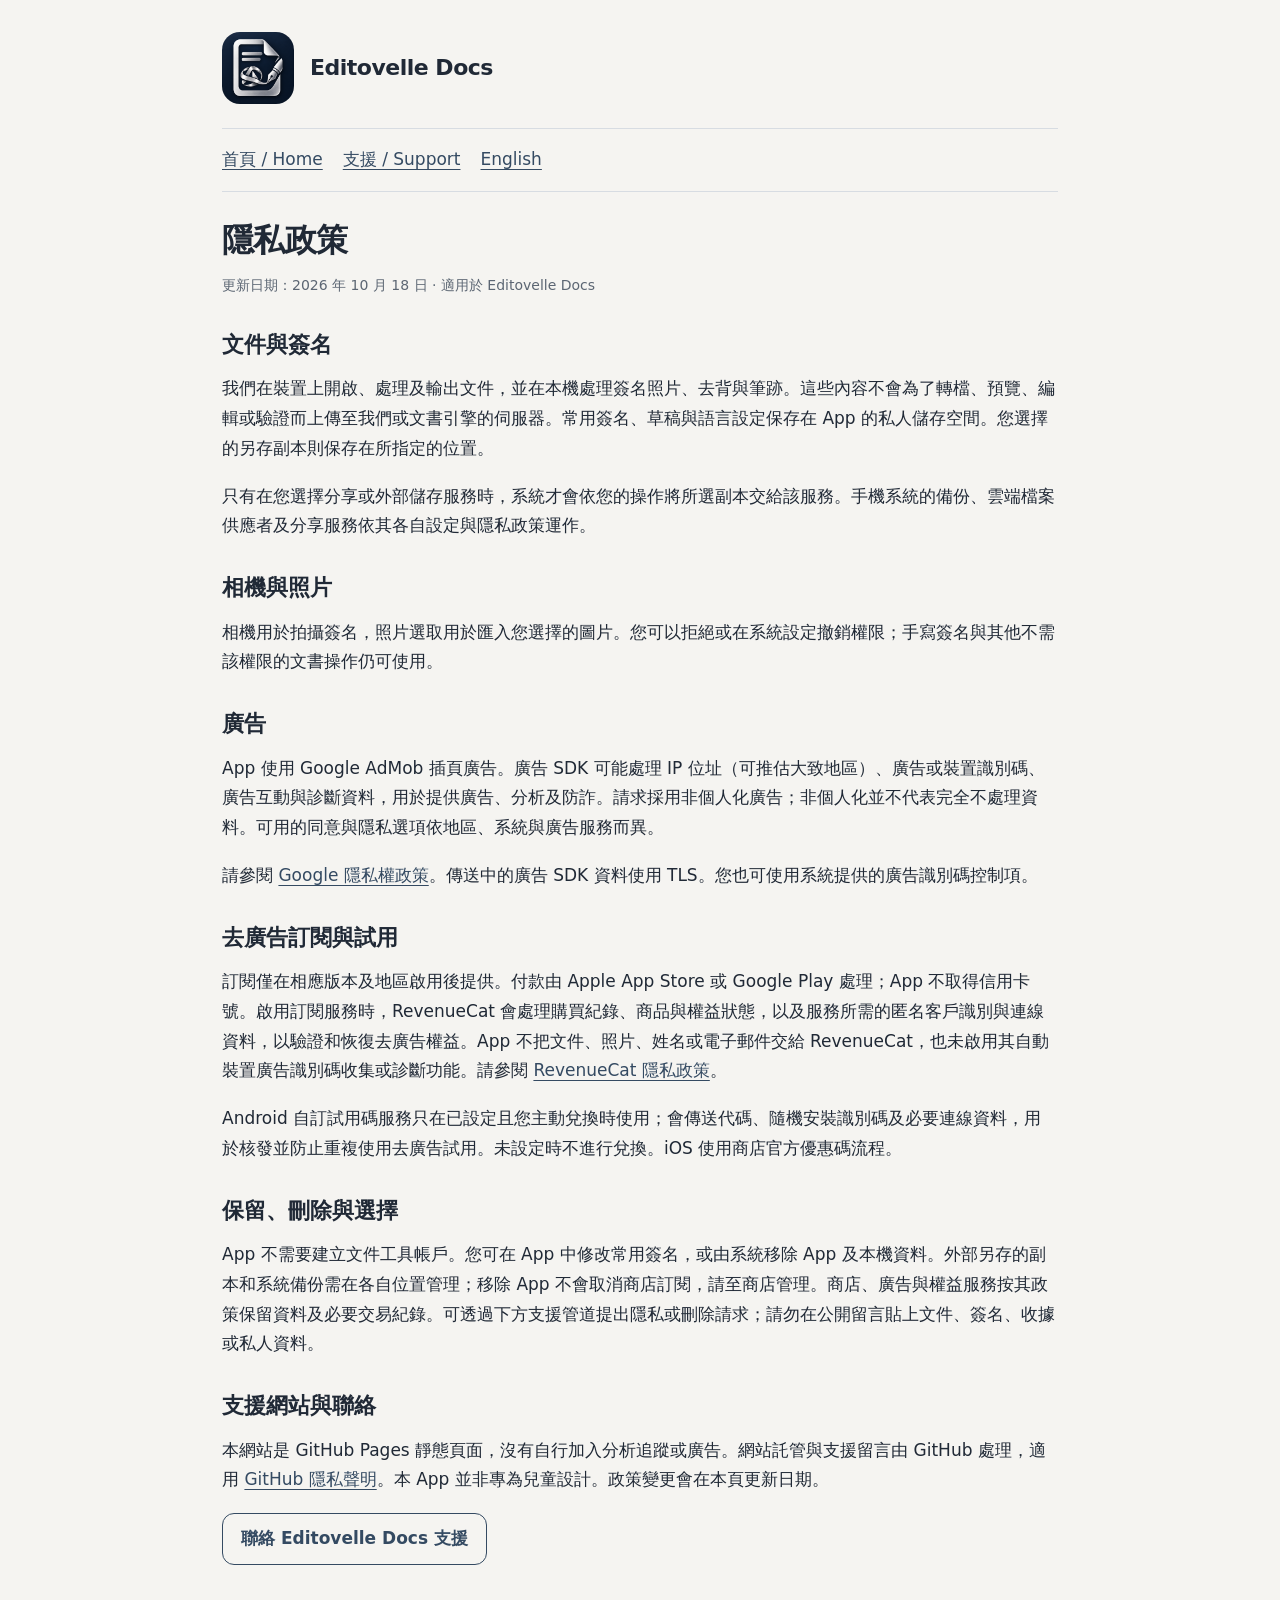
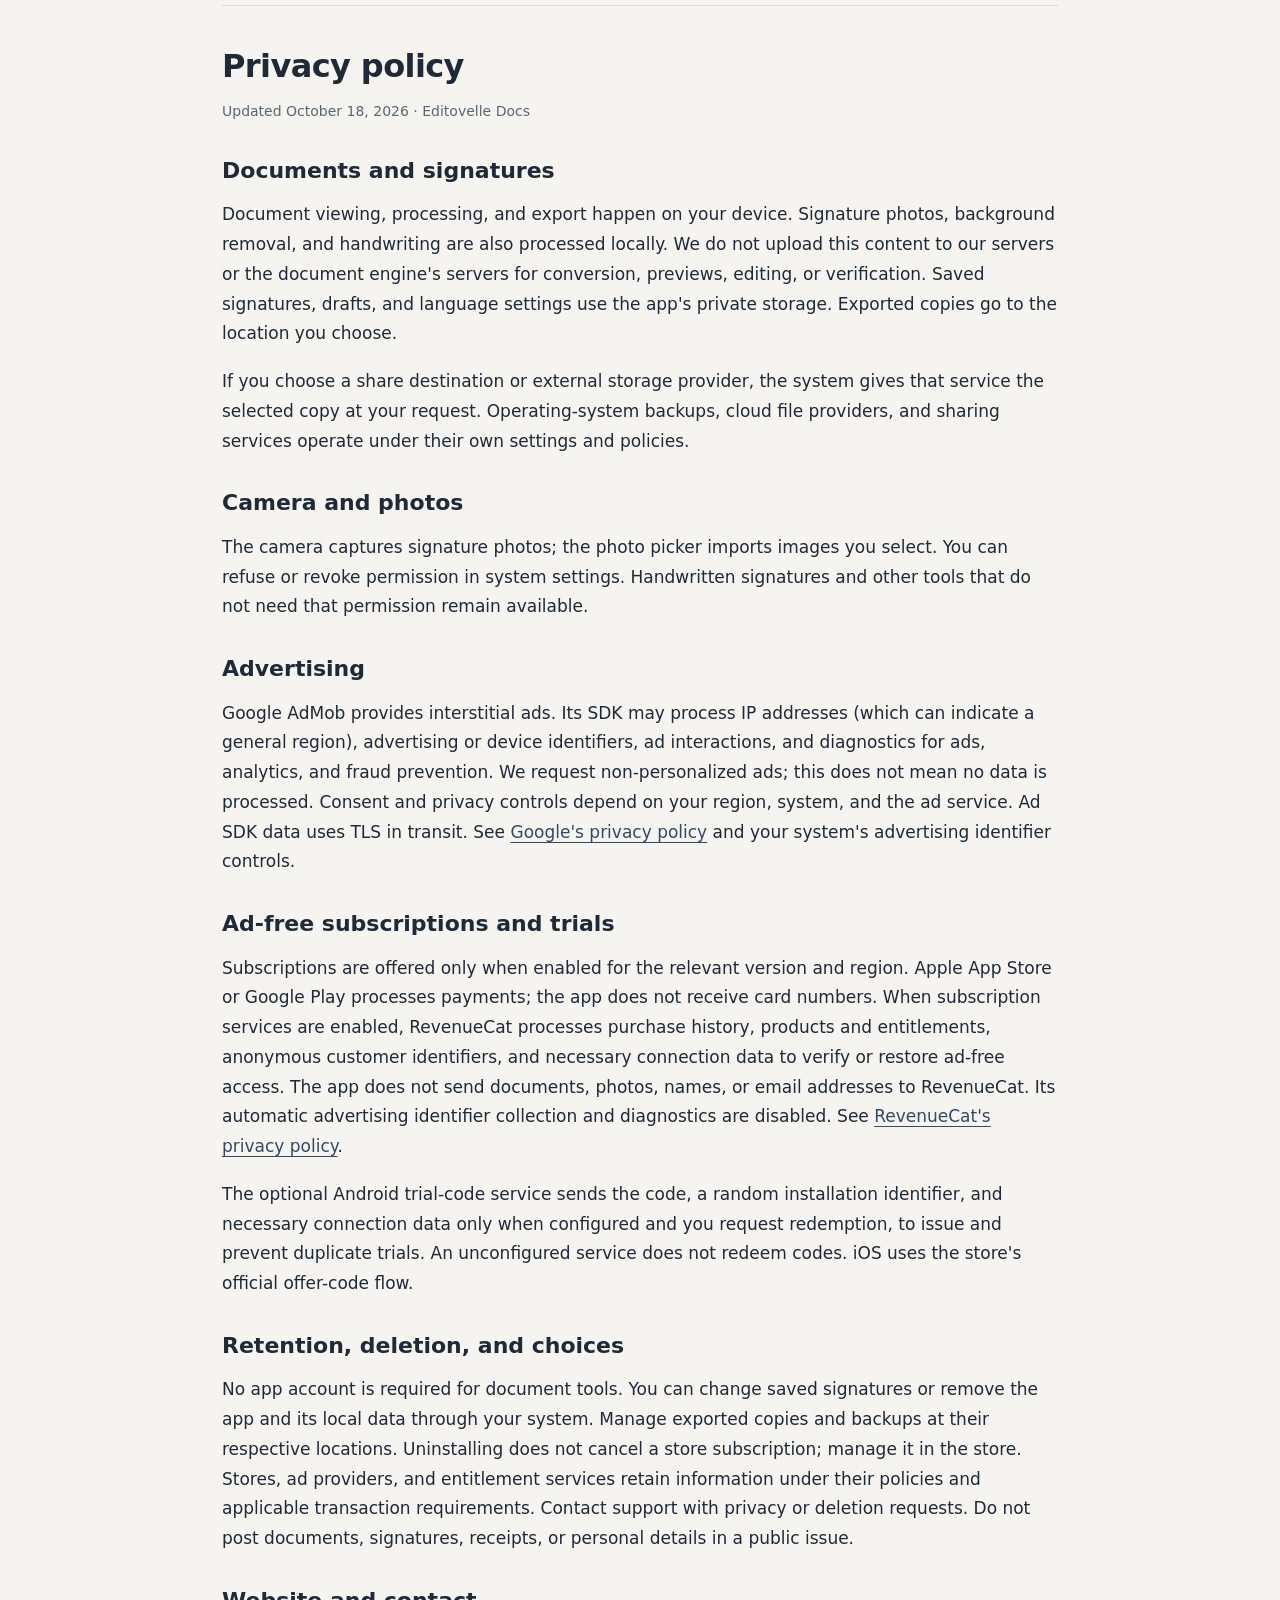
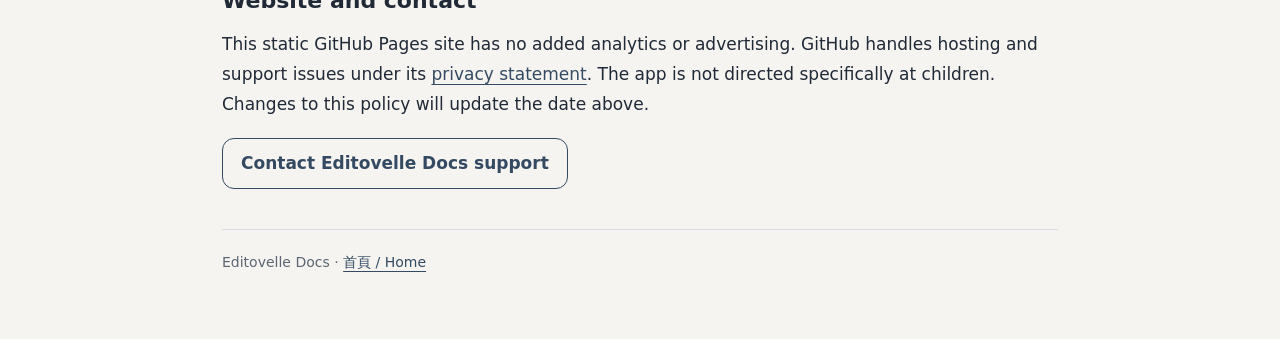
==== privacy.html @ 72e23c49 "Publish bilingual Editovelle Docs support and privacy pages" ====
<!doctype html>
<html lang="zh-Hant"><head><meta charset="utf-8"><meta name="viewport" content="width=device-width, initial-scale=1"><title>隱私政策 / Privacy · Editovelle Docs</title><link rel="stylesheet" href="style.css"><link rel="icon" href="icon.png"></head><body><main>
<header><img src="icon.png" alt=""><div>Editovelle Docs</div></header>
<nav aria-label="主要連結"><a href="index.html">首頁 / Home</a><a href="support.html">支援 / Support</a><a href="#english">English</a></nav>
<h1>隱私政策</h1><p class="muted">更新日期：2026 年 10 月 18 日 · 適用於 Editovelle Docs</p>
<h2>文件與簽名</h2><p>我們在裝置上開啟、處理及輸出文件，並在本機處理簽名照片、去背與筆跡。這些內容不會為了轉檔、預覽、編輯或驗證而上傳至我們或文書引擎的伺服器。常用簽名、草稿與語言設定保存在 App 的私人儲存空間。您選擇的另存副本則保存在所指定的位置。</p>
<p>只有在您選擇分享或外部儲存服務時，系統才會依您的操作將所選副本交給該服務。手機系統的備份、雲端檔案供應者及分享服務依其各自設定與隱私政策運作。</p>
<h2>相機與照片</h2><p>相機用於拍攝簽名，照片選取用於匯入您選擇的圖片。您可以拒絕或在系統設定撤銷權限；手寫簽名與其他不需該權限的文書操作仍可使用。</p>
<h2>廣告</h2><p>App 使用 Google AdMob 插頁廣告。廣告 SDK 可能處理 IP 位址（可推估大致地區）、廣告或裝置識別碼、廣告互動與診斷資料，用於提供廣告、分析及防詐。請求採用非個人化廣告；非個人化並不代表完全不處理資料。可用的同意與隱私選項依地區、系統與廣告服務而異。</p>
<p>請參閱 <a href="https://policies.google.com/privacy">Google 隱私權政策</a>。傳送中的廣告 SDK 資料使用 TLS。您也可使用系統提供的廣告識別碼控制項。</p>
<h2>去廣告訂閱與試用</h2><p>訂閱僅在相應版本及地區啟用後提供。付款由 Apple App Store 或 Google Play 處理；App 不取得信用卡號。啟用訂閱服務時，RevenueCat 會處理購買紀錄、商品與權益狀態，以及服務所需的匿名客戶識別與連線資料，以驗證和恢復去廣告權益。App 不把文件、照片、姓名或電子郵件交給 RevenueCat，也未啟用其自動裝置廣告識別碼收集或診斷功能。請參閱 <a href="https://www.revenuecat.com/privacy">RevenueCat 隱私政策</a>。</p>
<p>Android 自訂試用碼服務只在已設定且您主動兌換時使用；會傳送代碼、隨機安裝識別碼及必要連線資料，用於核發並防止重複使用去廣告試用。未設定時不進行兌換。iOS 使用商店官方優惠碼流程。</p>
<h2>保留、刪除與選擇</h2><p>App 不需要建立文件工具帳戶。您可在 App 中修改常用簽名，或由系統移除 App 及本機資料。外部另存的副本和系統備份需在各自位置管理；移除 App 不會取消商店訂閱，請至商店管理。商店、廣告與權益服務按其政策保留資料及必要交易紀錄。可透過下方支援管道提出隱私或刪除請求；請勿在公開留言貼上文件、簽名、收據或私人資料。</p>
<h2>支援網站與聯絡</h2><p>本網站是 GitHub Pages 靜態頁面，沒有自行加入分析追蹤或廣告。網站託管與支援留言由 GitHub 處理，適用 <a href="https://docs.github.com/en/site-policy/privacy-policies/github-general-privacy-statement">GitHub 隱私聲明</a>。本 App 並非專為兒童設計。政策變更會在本頁更新日期。</p><p><a class="button" href="support.html">聯絡 Editovelle Docs 支援</a></p>
<hr>
<section lang="en" id="english"><h1>Privacy policy</h1><p class="muted">Updated October 18, 2026 · Editovelle Docs</p>
<h2>Documents and signatures</h2><p>Document viewing, processing, and export happen on your device. Signature photos, background removal, and handwriting are also processed locally. We do not upload this content to our servers or the document engine's servers for conversion, previews, editing, or verification. Saved signatures, drafts, and language settings use the app's private storage. Exported copies go to the location you choose.</p><p>If you choose a share destination or external storage provider, the system gives that service the selected copy at your request. Operating-system backups, cloud file providers, and sharing services operate under their own settings and policies.</p>
<h2>Camera and photos</h2><p>The camera captures signature photos; the photo picker imports images you select. You can refuse or revoke permission in system settings. Handwritten signatures and other tools that do not need that permission remain available.</p>
<h2>Advertising</h2><p>Google AdMob provides interstitial ads. Its SDK may process IP addresses (which can indicate a general region), advertising or device identifiers, ad interactions, and diagnostics for ads, analytics, and fraud prevention. We request non-personalized ads; this does not mean no data is processed. Consent and privacy controls depend on your region, system, and the ad service. Ad SDK data uses TLS in transit. See <a href="https://policies.google.com/privacy">Google's privacy policy</a> and your system's advertising identifier controls.</p>
<h2>Ad-free subscriptions and trials</h2><p>Subscriptions are offered only when enabled for the relevant version and region. Apple App Store or Google Play processes payments; the app does not receive card numbers. When subscription services are enabled, RevenueCat processes purchase history, products and entitlements, anonymous customer identifiers, and necessary connection data to verify or restore ad-free access. The app does not send documents, photos, names, or email addresses to RevenueCat. Its automatic advertising identifier collection and diagnostics are disabled. See <a href="https://www.revenuecat.com/privacy">RevenueCat's privacy policy</a>.</p><p>The optional Android trial-code service sends the code, a random installation identifier, and necessary connection data only when configured and you request redemption, to issue and prevent duplicate trials. An unconfigured service does not redeem codes. iOS uses the store's official offer-code flow.</p>
<h2>Retention, deletion, and choices</h2><p>No app account is required for document tools. You can change saved signatures or remove the app and its local data through your system. Manage exported copies and backups at their respective locations. Uninstalling does not cancel a store subscription; manage it in the store. Stores, ad providers, and entitlement services retain information under their policies and applicable transaction requirements. Contact support with privacy or deletion requests. Do not post documents, signatures, receipts, or personal details in a public issue.</p>
<h2>Website and contact</h2><p>This static GitHub Pages site has no added analytics or advertising. GitHub handles hosting and support issues under its <a href="https://docs.github.com/en/site-policy/privacy-policies/github-general-privacy-statement">privacy statement</a>. The app is not directed specifically at children. Changes to this policy will update the date above.</p><p><a class="button" href="support.html#english">Contact Editovelle Docs support</a></p></section>
<footer>Editovelle Docs · <a href="index.html">首頁 / Home</a></footer></main></body></html>
---- style.css ----
:root{color-scheme:light;--ink:#202936;--muted:#5c6673;--line:#d7dce2;--paper:#f5f4f1;--card:#fff;--accent:#344a62}*{box-sizing:border-box}body{margin:0;background:var(--paper);color:var(--ink);font:17px/1.75 system-ui,-apple-system,BlinkMacSystemFont,"Segoe UI",sans-serif}main{max-width:880px;margin:auto;padding:32px 22px 64px}header{display:flex;align-items:center;gap:16px;margin-bottom:24px}header img{width:72px;height:72px;border-radius:18px}header div{font-size:22px;font-weight:650;letter-spacing:-.5px}nav{display:flex;gap:20px;flex-wrap:wrap;padding:16px 0;border-top:1px solid var(--line);border-bottom:1px solid var(--line)}a{color:var(--accent);text-underline-offset:4px}a:focus-visible{outline:3px solid #a5b9d0;outline-offset:4px}h1{font-size:32px;line-height:1.3;margin:28px 0 12px;letter-spacing:-.6px}h2{font-size:22px;margin:28px 0 8px}p{margin:10px 0 18px}.muted,footer{color:var(--muted);font-size:14px}.panel{background:var(--card);padding:22px 26px;border:1px solid var(--line);border-radius:18px;margin:24px 0}.button{display:inline-block;padding:10px 18px;border:1px solid var(--accent);border-radius:12px;text-decoration:none;font-weight:600}section[lang]{scroll-margin-top:20px}hr{border:0;border-top:1px solid var(--line);margin:40px 0}footer{margin-top:40px;padding-top:20px;border-top:1px solid var(--line)}@media(max-width:480px){main{padding:24px 18px 48px}.panel{padding:18px}h1{font-size:28px}header img{width:60px;height:60px}}
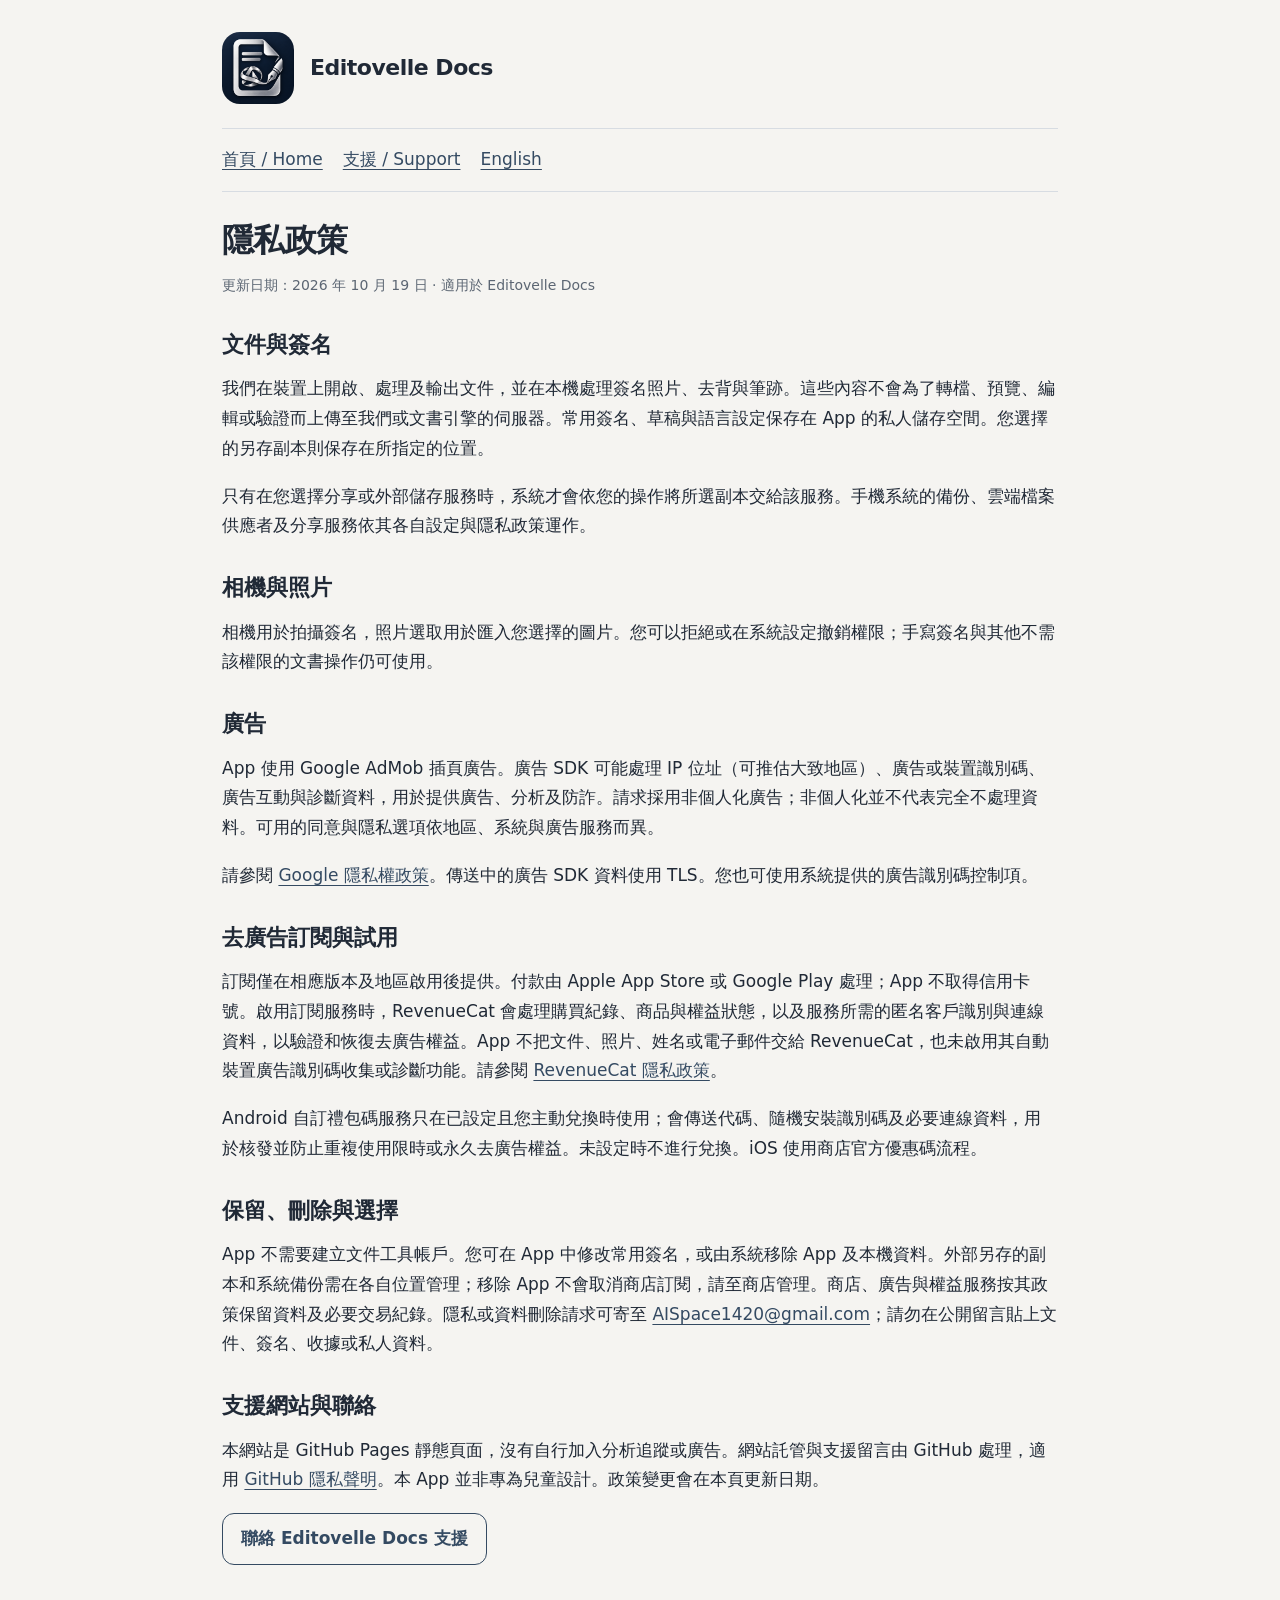
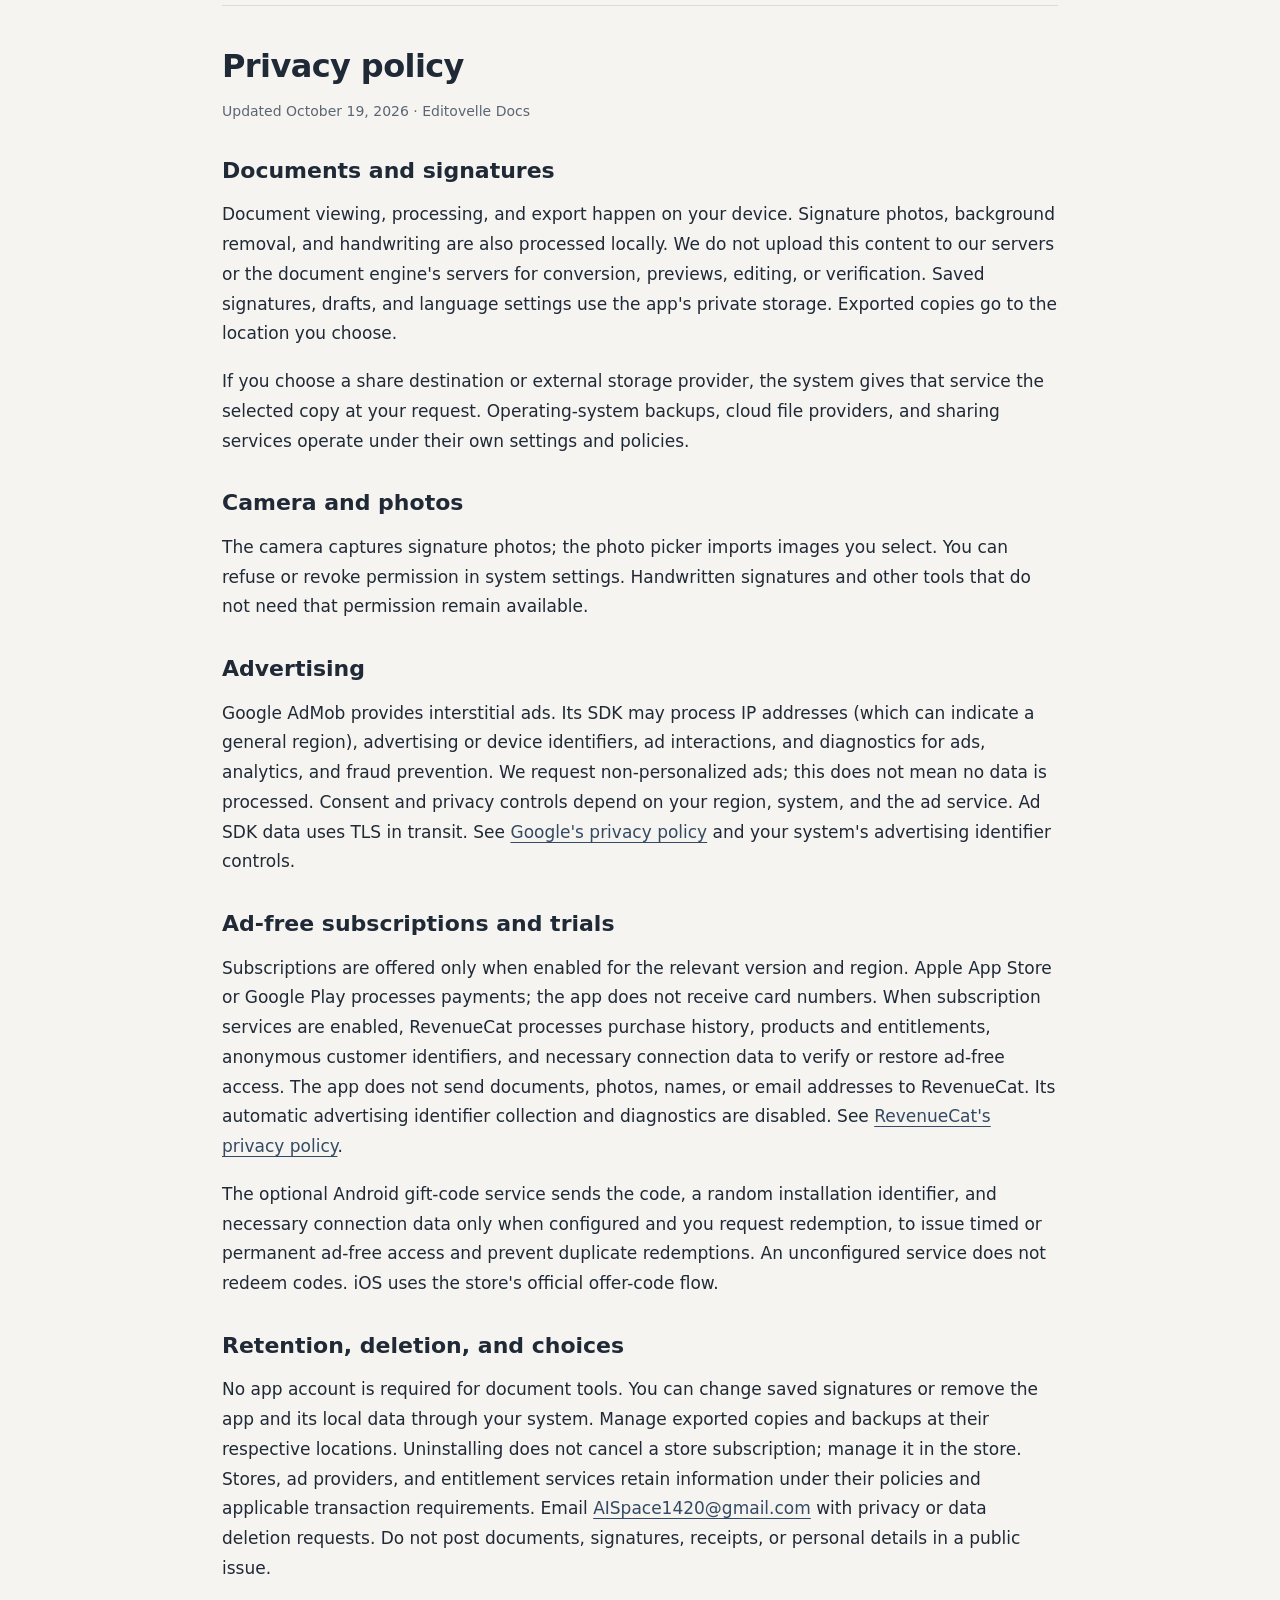
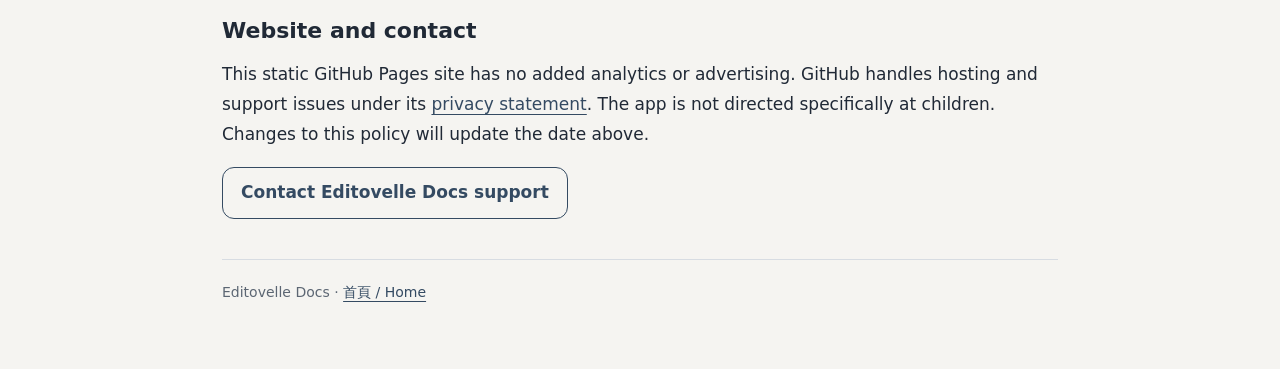
==== commit 5c22ddfa: "Publish approved support email and gift access privacy details" ====
--- a/privacy.html
+++ b/privacy.html
@@ -2,22 +2,22 @@
 <html lang="zh-Hant"><head><meta charset="utf-8"><meta name="viewport" content="width=device-width, initial-scale=1"><title>隱私政策 / Privacy · Editovelle Docs</title><link rel="stylesheet" href="style.css"><link rel="icon" href="icon.png"></head><body><main>
 <header><img src="icon.png" alt=""><div>Editovelle Docs</div></header>
 <nav aria-label="主要連結"><a href="index.html">首頁 / Home</a><a href="support.html">支援 / Support</a><a href="#english">English</a></nav>
-<h1>隱私政策</h1><p class="muted">更新日期：2026 年 10 月 18 日 · 適用於 Editovelle Docs</p>
+<h1>隱私政策</h1><p class="muted">更新日期：2026 年 10 月 19 日 · 適用於 Editovelle Docs</p>
 <h2>文件與簽名</h2><p>我們在裝置上開啟、處理及輸出文件，並在本機處理簽名照片、去背與筆跡。這些內容不會為了轉檔、預覽、編輯或驗證而上傳至我們或文書引擎的伺服器。常用簽名、草稿與語言設定保存在 App 的私人儲存空間。您選擇的另存副本則保存在所指定的位置。</p>
 <p>只有在您選擇分享或外部儲存服務時，系統才會依您的操作將所選副本交給該服務。手機系統的備份、雲端檔案供應者及分享服務依其各自設定與隱私政策運作。</p>
 <h2>相機與照片</h2><p>相機用於拍攝簽名，照片選取用於匯入您選擇的圖片。您可以拒絕或在系統設定撤銷權限；手寫簽名與其他不需該權限的文書操作仍可使用。</p>
 <h2>廣告</h2><p>App 使用 Google AdMob 插頁廣告。廣告 SDK 可能處理 IP 位址（可推估大致地區）、廣告或裝置識別碼、廣告互動與診斷資料，用於提供廣告、分析及防詐。請求採用非個人化廣告；非個人化並不代表完全不處理資料。可用的同意與隱私選項依地區、系統與廣告服務而異。</p>
 <p>請參閱 <a href="https://policies.google.com/privacy">Google 隱私權政策</a>。傳送中的廣告 SDK 資料使用 TLS。您也可使用系統提供的廣告識別碼控制項。</p>
 <h2>去廣告訂閱與試用</h2><p>訂閱僅在相應版本及地區啟用後提供。付款由 Apple App Store 或 Google Play 處理；App 不取得信用卡號。啟用訂閱服務時，RevenueCat 會處理購買紀錄、商品與權益狀態，以及服務所需的匿名客戶識別與連線資料，以驗證和恢復去廣告權益。App 不把文件、照片、姓名或電子郵件交給 RevenueCat，也未啟用其自動裝置廣告識別碼收集或診斷功能。請參閱 <a href="https://www.revenuecat.com/privacy">RevenueCat 隱私政策</a>。</p>
-<p>Android 自訂試用碼服務只在已設定且您主動兌換時使用；會傳送代碼、隨機安裝識別碼及必要連線資料，用於核發並防止重複使用去廣告試用。未設定時不進行兌換。iOS 使用商店官方優惠碼流程。</p>
-<h2>保留、刪除與選擇</h2><p>App 不需要建立文件工具帳戶。您可在 App 中修改常用簽名，或由系統移除 App 及本機資料。外部另存的副本和系統備份需在各自位置管理；移除 App 不會取消商店訂閱，請至商店管理。商店、廣告與權益服務按其政策保留資料及必要交易紀錄。可透過下方支援管道提出隱私或刪除請求；請勿在公開留言貼上文件、簽名、收據或私人資料。</p>
+<p>Android 自訂禮包碼服務只在已設定且您主動兌換時使用；會傳送代碼、隨機安裝識別碼及必要連線資料，用於核發並防止重複使用限時或永久去廣告權益。未設定時不進行兌換。iOS 使用商店官方優惠碼流程。</p>
+<h2>保留、刪除與選擇</h2><p>App 不需要建立文件工具帳戶。您可在 App 中修改常用簽名，或由系統移除 App 及本機資料。外部另存的副本和系統備份需在各自位置管理；移除 App 不會取消商店訂閱，請至商店管理。商店、廣告與權益服務按其政策保留資料及必要交易紀錄。隱私或資料刪除請求可寄至 <a href="mailto:AISpace1420@gmail.com">AISpace1420@gmail.com</a>；請勿在公開留言貼上文件、簽名、收據或私人資料。</p>
 <h2>支援網站與聯絡</h2><p>本網站是 GitHub Pages 靜態頁面，沒有自行加入分析追蹤或廣告。網站託管與支援留言由 GitHub 處理，適用 <a href="https://docs.github.com/en/site-policy/privacy-policies/github-general-privacy-statement">GitHub 隱私聲明</a>。本 App 並非專為兒童設計。政策變更會在本頁更新日期。</p><p><a class="button" href="support.html">聯絡 Editovelle Docs 支援</a></p>
 <hr>
-<section lang="en" id="english"><h1>Privacy policy</h1><p class="muted">Updated October 18, 2026 · Editovelle Docs</p>
+<section lang="en" id="english"><h1>Privacy policy</h1><p class="muted">Updated October 19, 2026 · Editovelle Docs</p>
 <h2>Documents and signatures</h2><p>Document viewing, processing, and export happen on your device. Signature photos, background removal, and handwriting are also processed locally. We do not upload this content to our servers or the document engine's servers for conversion, previews, editing, or verification. Saved signatures, drafts, and language settings use the app's private storage. Exported copies go to the location you choose.</p><p>If you choose a share destination or external storage provider, the system gives that service the selected copy at your request. Operating-system backups, cloud file providers, and sharing services operate under their own settings and policies.</p>
 <h2>Camera and photos</h2><p>The camera captures signature photos; the photo picker imports images you select. You can refuse or revoke permission in system settings. Handwritten signatures and other tools that do not need that permission remain available.</p>
 <h2>Advertising</h2><p>Google AdMob provides interstitial ads. Its SDK may process IP addresses (which can indicate a general region), advertising or device identifiers, ad interactions, and diagnostics for ads, analytics, and fraud prevention. We request non-personalized ads; this does not mean no data is processed. Consent and privacy controls depend on your region, system, and the ad service. Ad SDK data uses TLS in transit. See <a href="https://policies.google.com/privacy">Google's privacy policy</a> and your system's advertising identifier controls.</p>
-<h2>Ad-free subscriptions and trials</h2><p>Subscriptions are offered only when enabled for the relevant version and region. Apple App Store or Google Play processes payments; the app does not receive card numbers. When subscription services are enabled, RevenueCat processes purchase history, products and entitlements, anonymous customer identifiers, and necessary connection data to verify or restore ad-free access. The app does not send documents, photos, names, or email addresses to RevenueCat. Its automatic advertising identifier collection and diagnostics are disabled. See <a href="https://www.revenuecat.com/privacy">RevenueCat's privacy policy</a>.</p><p>The optional Android trial-code service sends the code, a random installation identifier, and necessary connection data only when configured and you request redemption, to issue and prevent duplicate trials. An unconfigured service does not redeem codes. iOS uses the store's official offer-code flow.</p>
-<h2>Retention, deletion, and choices</h2><p>No app account is required for document tools. You can change saved signatures or remove the app and its local data through your system. Manage exported copies and backups at their respective locations. Uninstalling does not cancel a store subscription; manage it in the store. Stores, ad providers, and entitlement services retain information under their policies and applicable transaction requirements. Contact support with privacy or deletion requests. Do not post documents, signatures, receipts, or personal details in a public issue.</p>
+<h2>Ad-free subscriptions and trials</h2><p>Subscriptions are offered only when enabled for the relevant version and region. Apple App Store or Google Play processes payments; the app does not receive card numbers. When subscription services are enabled, RevenueCat processes purchase history, products and entitlements, anonymous customer identifiers, and necessary connection data to verify or restore ad-free access. The app does not send documents, photos, names, or email addresses to RevenueCat. Its automatic advertising identifier collection and diagnostics are disabled. See <a href="https://www.revenuecat.com/privacy">RevenueCat's privacy policy</a>.</p><p>The optional Android gift-code service sends the code, a random installation identifier, and necessary connection data only when configured and you request redemption, to issue timed or permanent ad-free access and prevent duplicate redemptions. An unconfigured service does not redeem codes. iOS uses the store's official offer-code flow.</p>
+<h2>Retention, deletion, and choices</h2><p>No app account is required for document tools. You can change saved signatures or remove the app and its local data through your system. Manage exported copies and backups at their respective locations. Uninstalling does not cancel a store subscription; manage it in the store. Stores, ad providers, and entitlement services retain information under their policies and applicable transaction requirements. Email <a href="mailto:AISpace1420@gmail.com">AISpace1420@gmail.com</a> with privacy or data deletion requests. Do not post documents, signatures, receipts, or personal details in a public issue.</p>
 <h2>Website and contact</h2><p>This static GitHub Pages site has no added analytics or advertising. GitHub handles hosting and support issues under its <a href="https://docs.github.com/en/site-policy/privacy-policies/github-general-privacy-statement">privacy statement</a>. The app is not directed specifically at children. Changes to this policy will update the date above.</p><p><a class="button" href="support.html#english">Contact Editovelle Docs support</a></p></section>
 <footer>Editovelle Docs · <a href="index.html">首頁 / Home</a></footer></main></body></html>
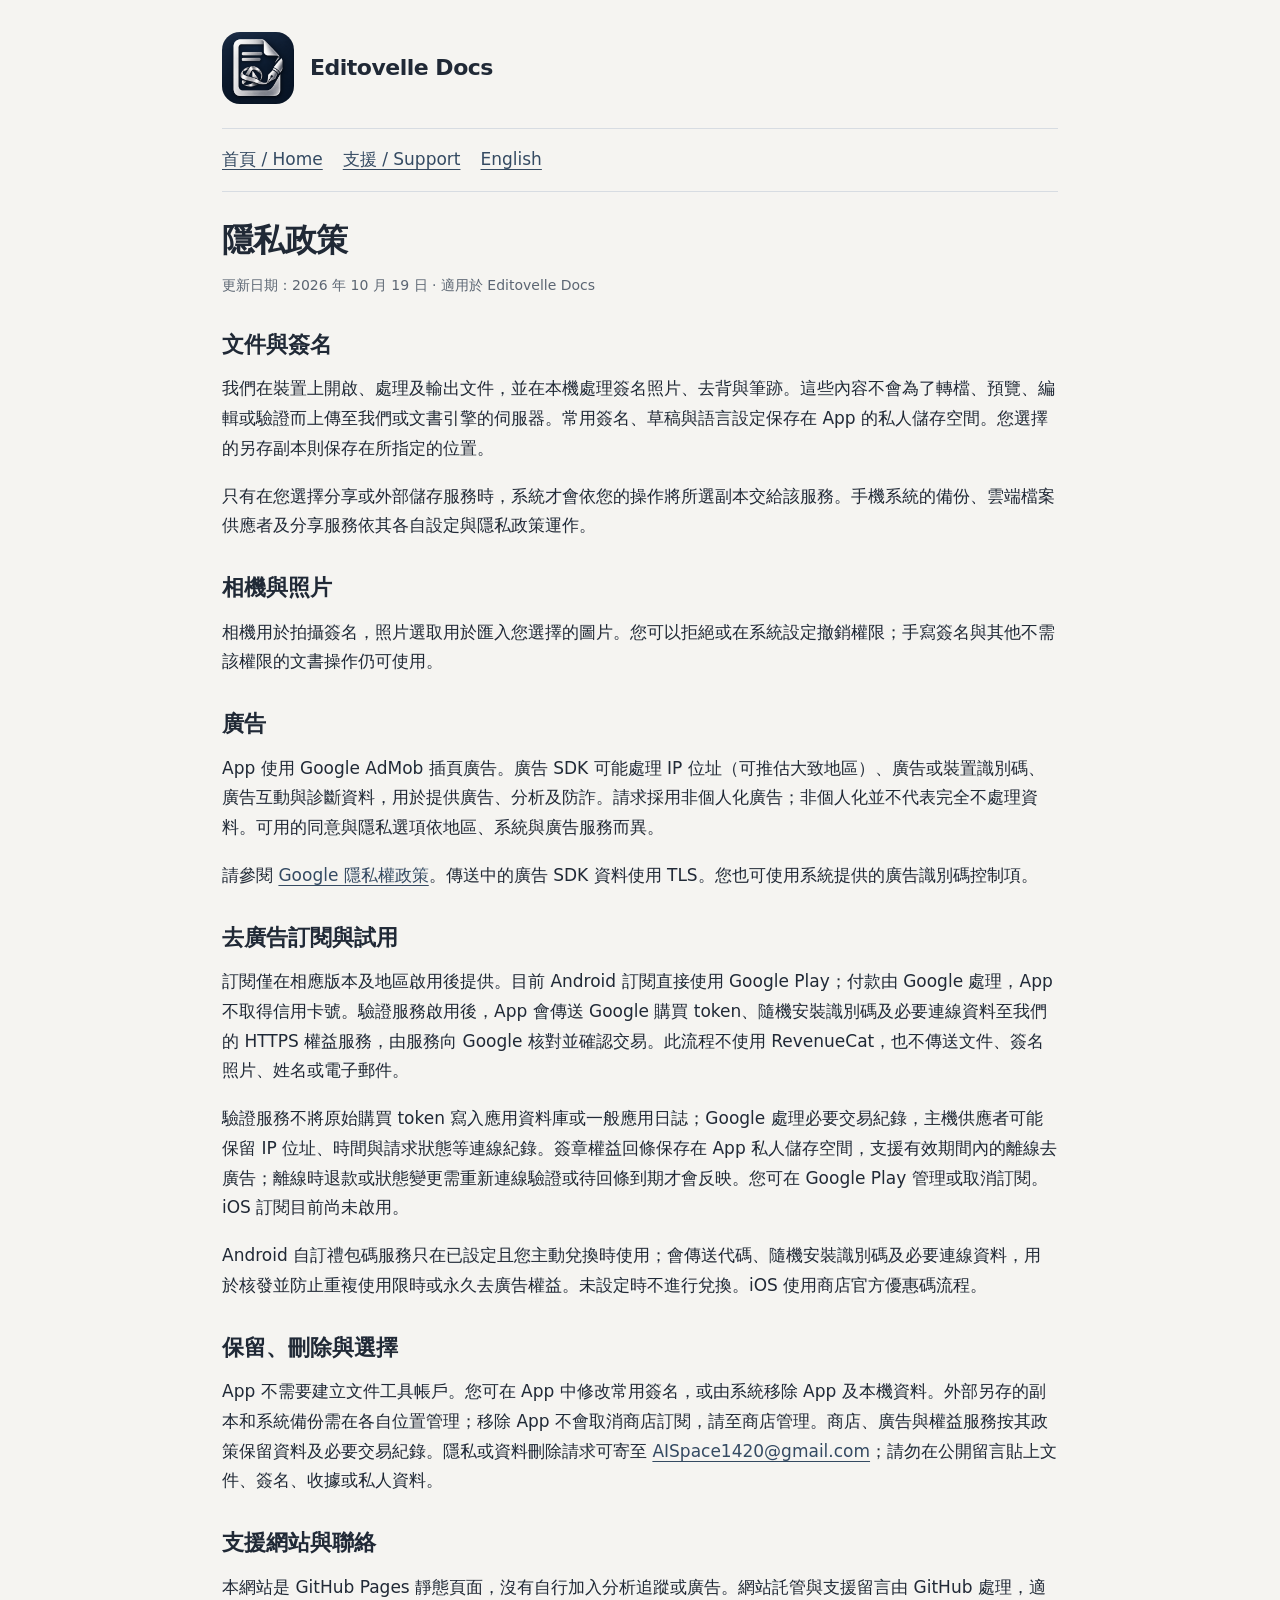
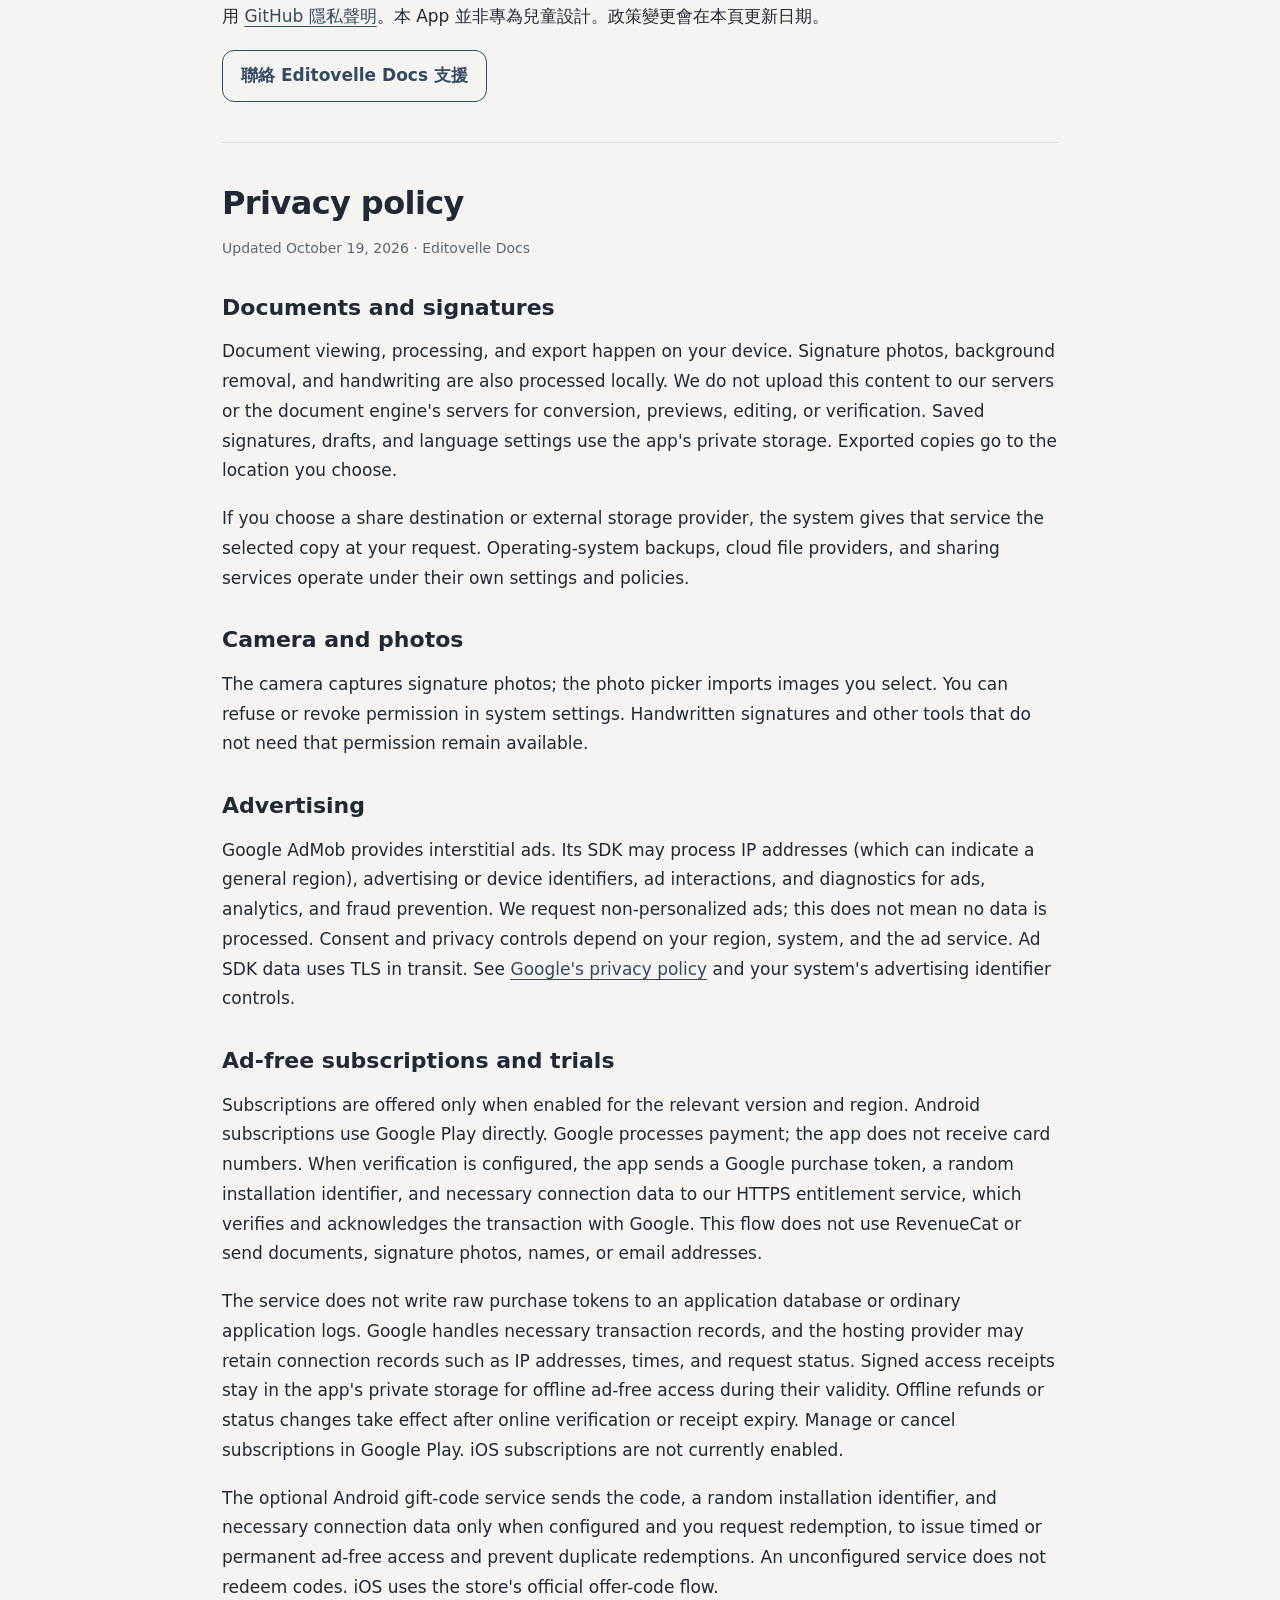
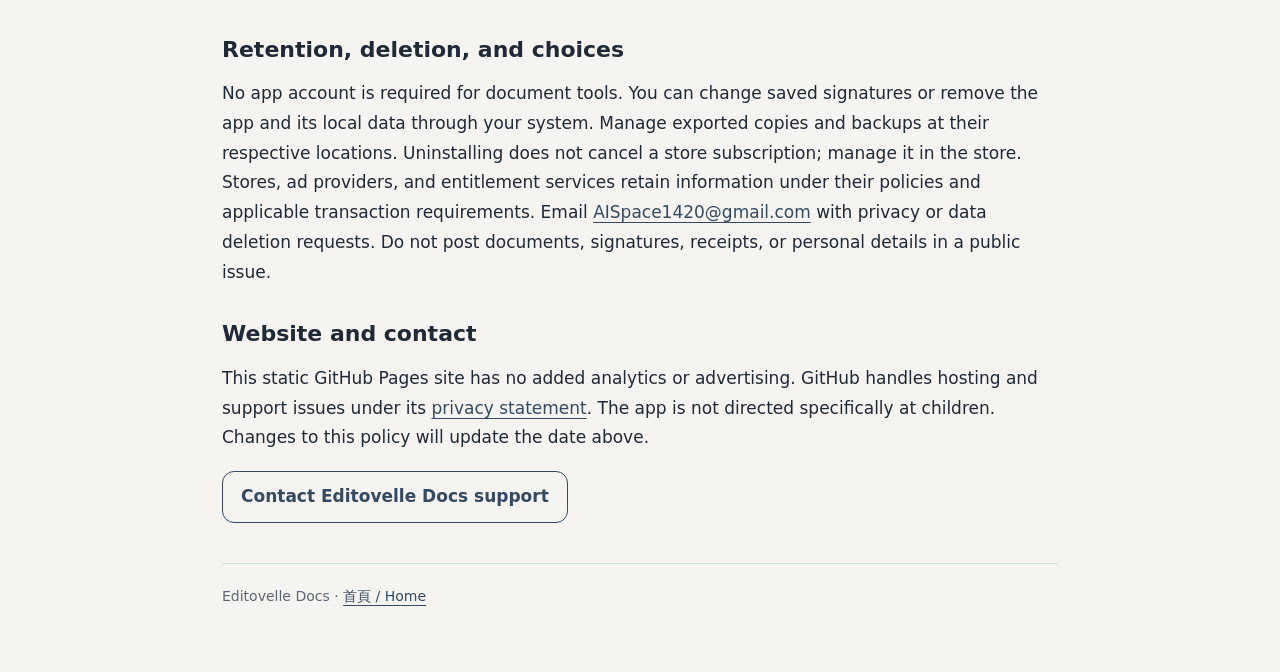
==== commit 6dd60d51: "Document direct Google Play subscription verification" ====
--- a/privacy.html
+++ b/privacy.html
@@ -8,7 +8,7 @@
 <h2>相機與照片</h2><p>相機用於拍攝簽名，照片選取用於匯入您選擇的圖片。您可以拒絕或在系統設定撤銷權限；手寫簽名與其他不需該權限的文書操作仍可使用。</p>
 <h2>廣告</h2><p>App 使用 Google AdMob 插頁廣告。廣告 SDK 可能處理 IP 位址（可推估大致地區）、廣告或裝置識別碼、廣告互動與診斷資料，用於提供廣告、分析及防詐。請求採用非個人化廣告；非個人化並不代表完全不處理資料。可用的同意與隱私選項依地區、系統與廣告服務而異。</p>
 <p>請參閱 <a href="https://policies.google.com/privacy">Google 隱私權政策</a>。傳送中的廣告 SDK 資料使用 TLS。您也可使用系統提供的廣告識別碼控制項。</p>
-<h2>去廣告訂閱與試用</h2><p>訂閱僅在相應版本及地區啟用後提供。付款由 Apple App Store 或 Google Play 處理；App 不取得信用卡號。啟用訂閱服務時，RevenueCat 會處理購買紀錄、商品與權益狀態，以及服務所需的匿名客戶識別與連線資料，以驗證和恢復去廣告權益。App 不把文件、照片、姓名或電子郵件交給 RevenueCat，也未啟用其自動裝置廣告識別碼收集或診斷功能。請參閱 <a href="https://www.revenuecat.com/privacy">RevenueCat 隱私政策</a>。</p>
+<h2>去廣告訂閱與試用</h2><p>訂閱僅在相應版本及地區啟用後提供。目前 Android 訂閱直接使用 Google Play；付款由 Google 處理，App 不取得信用卡號。驗證服務啟用後，App 會傳送 Google 購買 token、隨機安裝識別碼及必要連線資料至我們的 HTTPS 權益服務，由服務向 Google 核對並確認交易。此流程不使用 RevenueCat，也不傳送文件、簽名照片、姓名或電子郵件。</p><p>驗證服務不將原始購買 token 寫入應用資料庫或一般應用日誌；Google 處理必要交易紀錄，主機供應者可能保留 IP 位址、時間與請求狀態等連線紀錄。簽章權益回條保存在 App 私人儲存空間，支援有效期間內的離線去廣告；離線時退款或狀態變更需重新連線驗證或待回條到期才會反映。您可在 Google Play 管理或取消訂閱。iOS 訂閱目前尚未啟用。</p>
 <p>Android 自訂禮包碼服務只在已設定且您主動兌換時使用；會傳送代碼、隨機安裝識別碼及必要連線資料，用於核發並防止重複使用限時或永久去廣告權益。未設定時不進行兌換。iOS 使用商店官方優惠碼流程。</p>
 <h2>保留、刪除與選擇</h2><p>App 不需要建立文件工具帳戶。您可在 App 中修改常用簽名，或由系統移除 App 及本機資料。外部另存的副本和系統備份需在各自位置管理；移除 App 不會取消商店訂閱，請至商店管理。商店、廣告與權益服務按其政策保留資料及必要交易紀錄。隱私或資料刪除請求可寄至 <a href="mailto:AISpace1420@gmail.com">AISpace1420@gmail.com</a>；請勿在公開留言貼上文件、簽名、收據或私人資料。</p>
 <h2>支援網站與聯絡</h2><p>本網站是 GitHub Pages 靜態頁面，沒有自行加入分析追蹤或廣告。網站託管與支援留言由 GitHub 處理，適用 <a href="https://docs.github.com/en/site-policy/privacy-policies/github-general-privacy-statement">GitHub 隱私聲明</a>。本 App 並非專為兒童設計。政策變更會在本頁更新日期。</p><p><a class="button" href="support.html">聯絡 Editovelle Docs 支援</a></p>
@@ -17,7 +17,7 @@
 <h2>Documents and signatures</h2><p>Document viewing, processing, and export happen on your device. Signature photos, background removal, and handwriting are also processed locally. We do not upload this content to our servers or the document engine's servers for conversion, previews, editing, or verification. Saved signatures, drafts, and language settings use the app's private storage. Exported copies go to the location you choose.</p><p>If you choose a share destination or external storage provider, the system gives that service the selected copy at your request. Operating-system backups, cloud file providers, and sharing services operate under their own settings and policies.</p>
 <h2>Camera and photos</h2><p>The camera captures signature photos; the photo picker imports images you select. You can refuse or revoke permission in system settings. Handwritten signatures and other tools that do not need that permission remain available.</p>
 <h2>Advertising</h2><p>Google AdMob provides interstitial ads. Its SDK may process IP addresses (which can indicate a general region), advertising or device identifiers, ad interactions, and diagnostics for ads, analytics, and fraud prevention. We request non-personalized ads; this does not mean no data is processed. Consent and privacy controls depend on your region, system, and the ad service. Ad SDK data uses TLS in transit. See <a href="https://policies.google.com/privacy">Google's privacy policy</a> and your system's advertising identifier controls.</p>
-<h2>Ad-free subscriptions and trials</h2><p>Subscriptions are offered only when enabled for the relevant version and region. Apple App Store or Google Play processes payments; the app does not receive card numbers. When subscription services are enabled, RevenueCat processes purchase history, products and entitlements, anonymous customer identifiers, and necessary connection data to verify or restore ad-free access. The app does not send documents, photos, names, or email addresses to RevenueCat. Its automatic advertising identifier collection and diagnostics are disabled. See <a href="https://www.revenuecat.com/privacy">RevenueCat's privacy policy</a>.</p><p>The optional Android gift-code service sends the code, a random installation identifier, and necessary connection data only when configured and you request redemption, to issue timed or permanent ad-free access and prevent duplicate redemptions. An unconfigured service does not redeem codes. iOS uses the store's official offer-code flow.</p>
+<h2>Ad-free subscriptions and trials</h2><p>Subscriptions are offered only when enabled for the relevant version and region. Android subscriptions use Google Play directly. Google processes payment; the app does not receive card numbers. When verification is configured, the app sends a Google purchase token, a random installation identifier, and necessary connection data to our HTTPS entitlement service, which verifies and acknowledges the transaction with Google. This flow does not use RevenueCat or send documents, signature photos, names, or email addresses.</p><p>The service does not write raw purchase tokens to an application database or ordinary application logs. Google handles necessary transaction records, and the hosting provider may retain connection records such as IP addresses, times, and request status. Signed access receipts stay in the app's private storage for offline ad-free access during their validity. Offline refunds or status changes take effect after online verification or receipt expiry. Manage or cancel subscriptions in Google Play. iOS subscriptions are not currently enabled.</p><p>The optional Android gift-code service sends the code, a random installation identifier, and necessary connection data only when configured and you request redemption, to issue timed or permanent ad-free access and prevent duplicate redemptions. An unconfigured service does not redeem codes. iOS uses the store's official offer-code flow.</p>
 <h2>Retention, deletion, and choices</h2><p>No app account is required for document tools. You can change saved signatures or remove the app and its local data through your system. Manage exported copies and backups at their respective locations. Uninstalling does not cancel a store subscription; manage it in the store. Stores, ad providers, and entitlement services retain information under their policies and applicable transaction requirements. Email <a href="mailto:AISpace1420@gmail.com">AISpace1420@gmail.com</a> with privacy or data deletion requests. Do not post documents, signatures, receipts, or personal details in a public issue.</p>
 <h2>Website and contact</h2><p>This static GitHub Pages site has no added analytics or advertising. GitHub handles hosting and support issues under its <a href="https://docs.github.com/en/site-policy/privacy-policies/github-general-privacy-statement">privacy statement</a>. The app is not directed specifically at children. Changes to this policy will update the date above.</p><p><a class="button" href="support.html#english">Contact Editovelle Docs support</a></p></section>
 <footer>Editovelle Docs · <a href="index.html">首頁 / Home</a></footer></main></body></html>
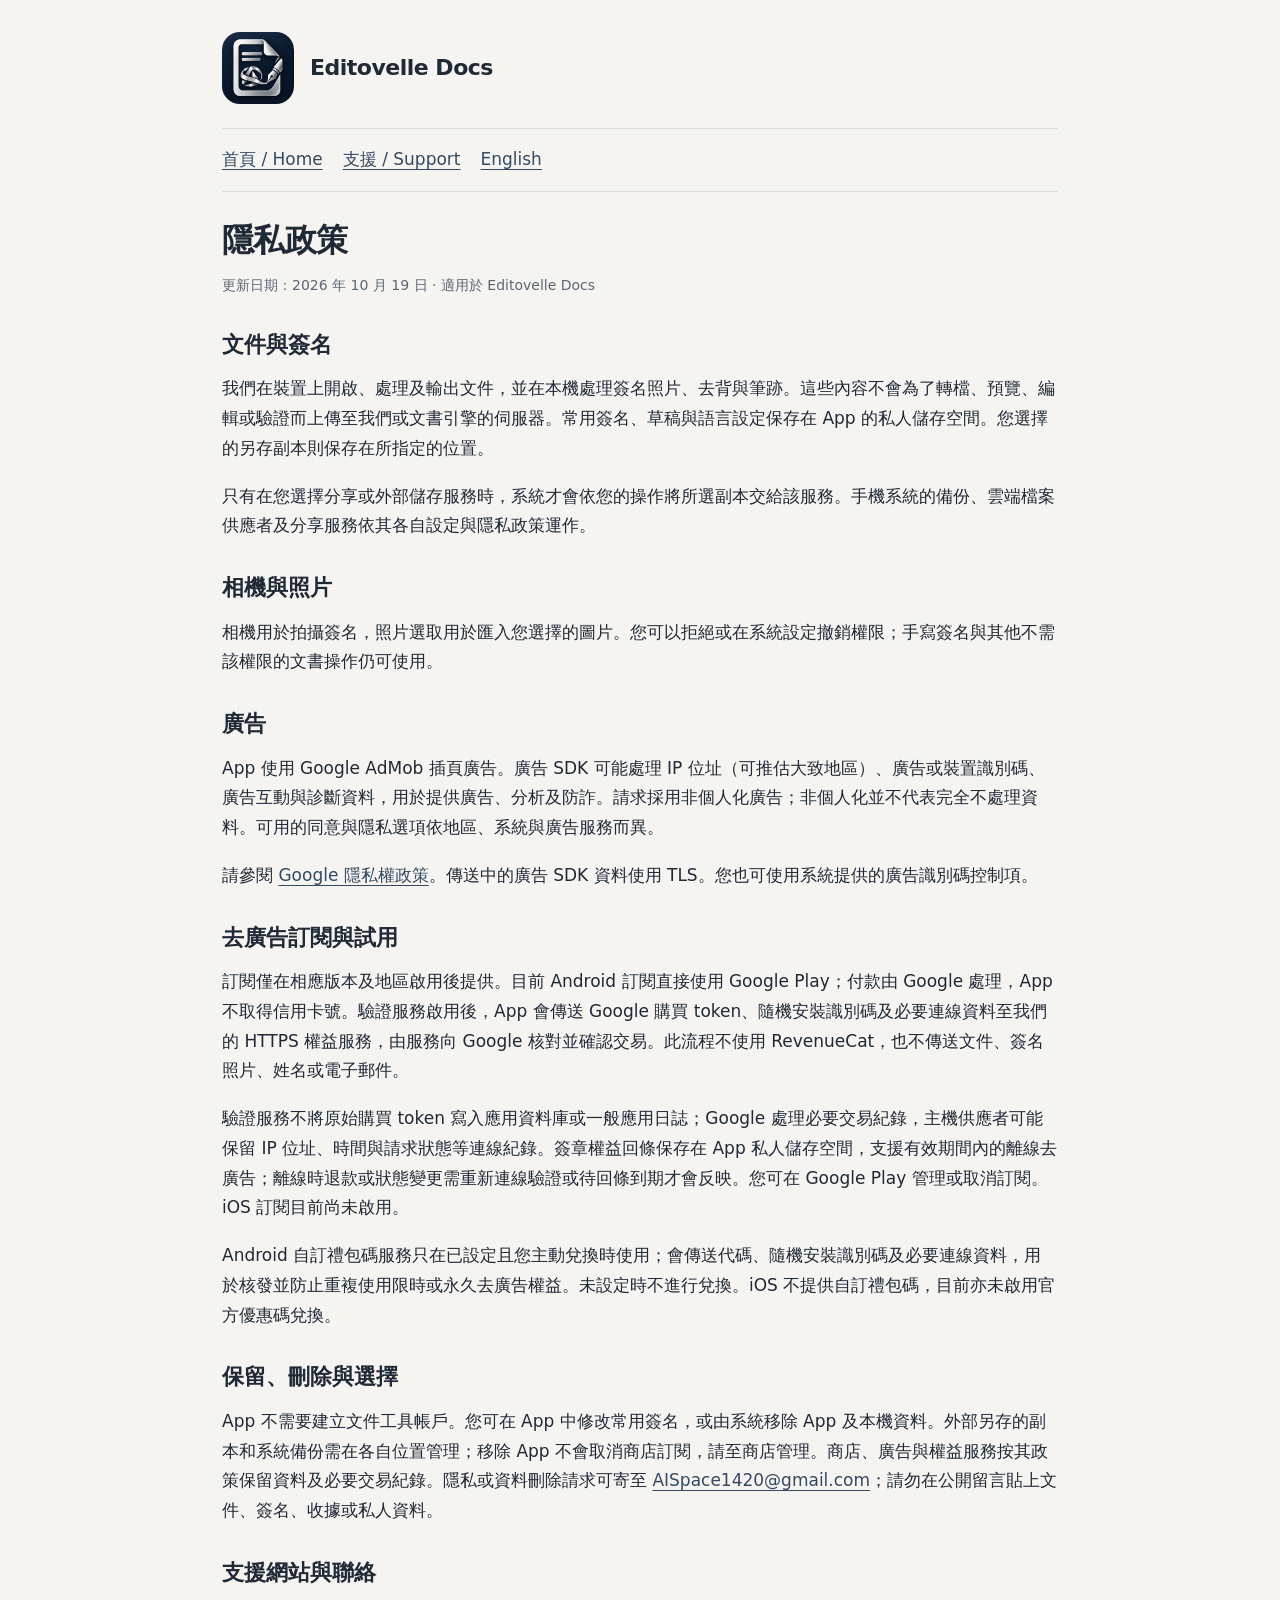
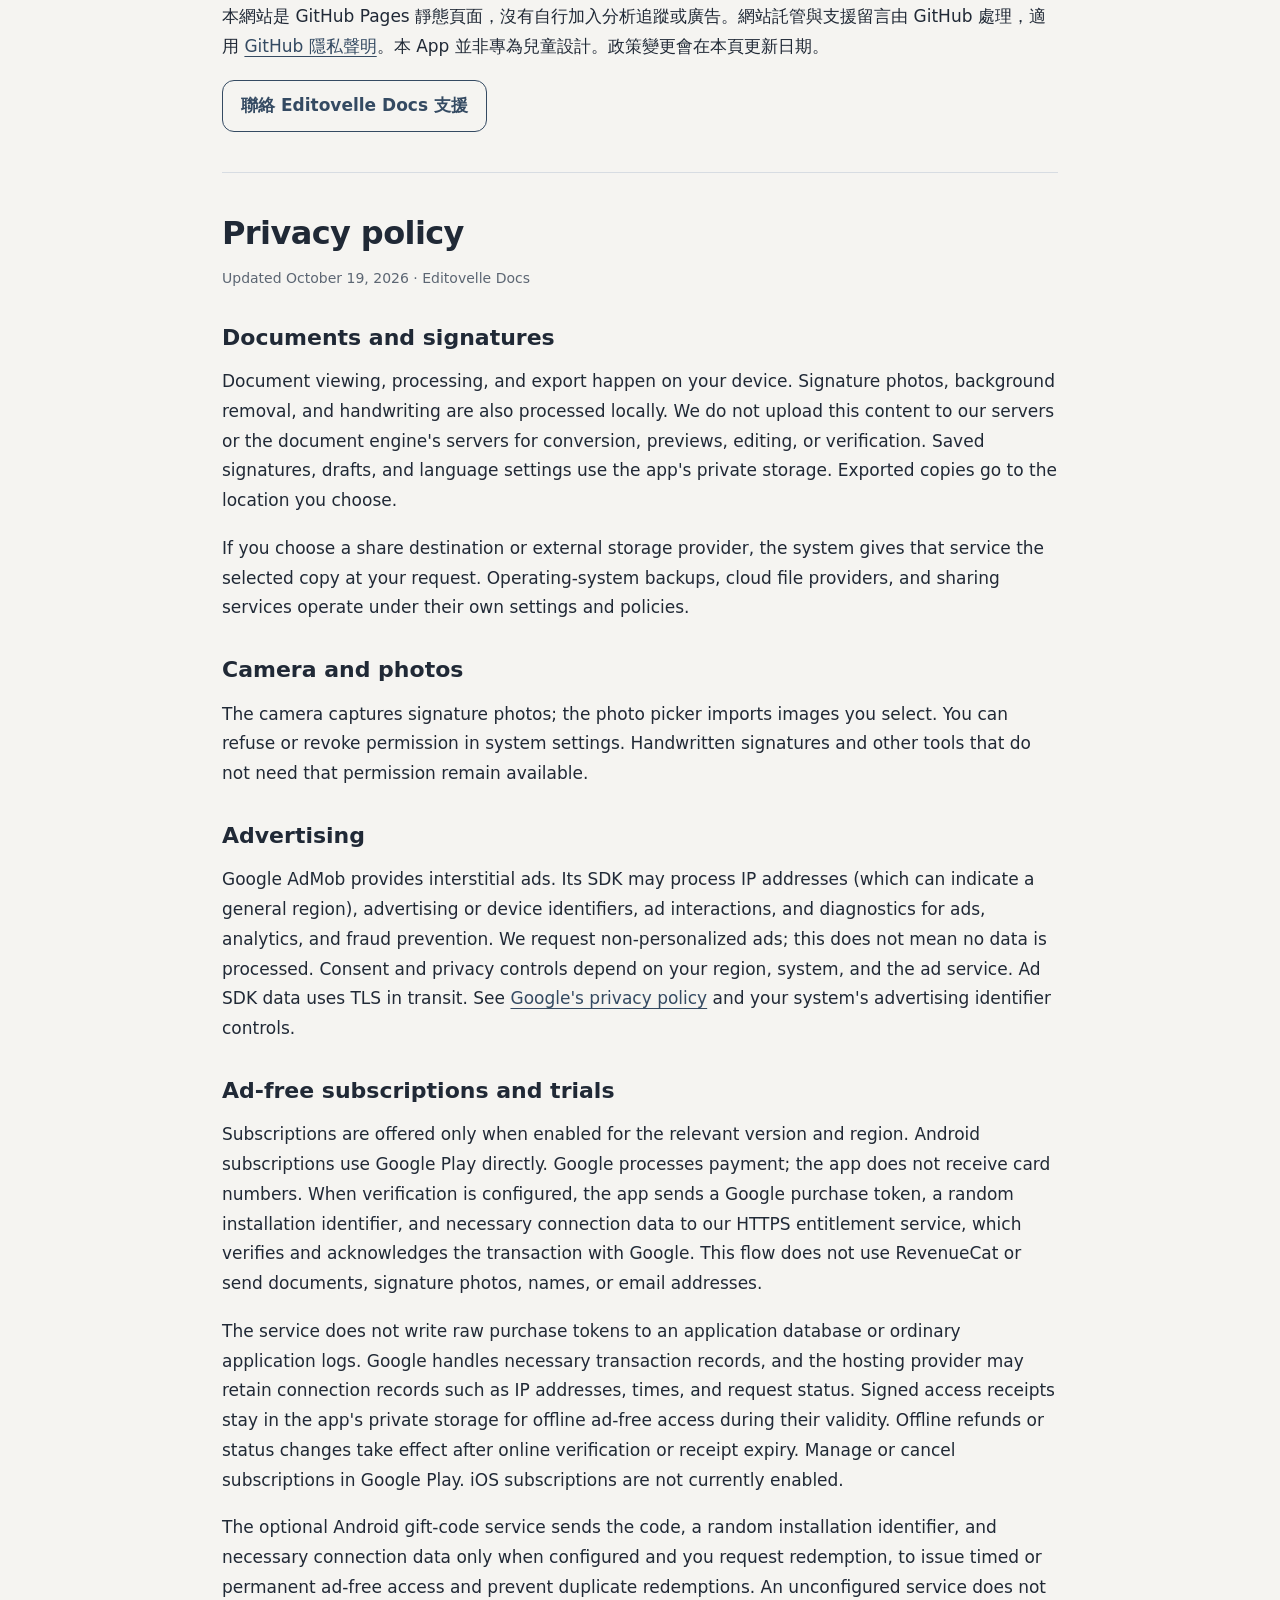
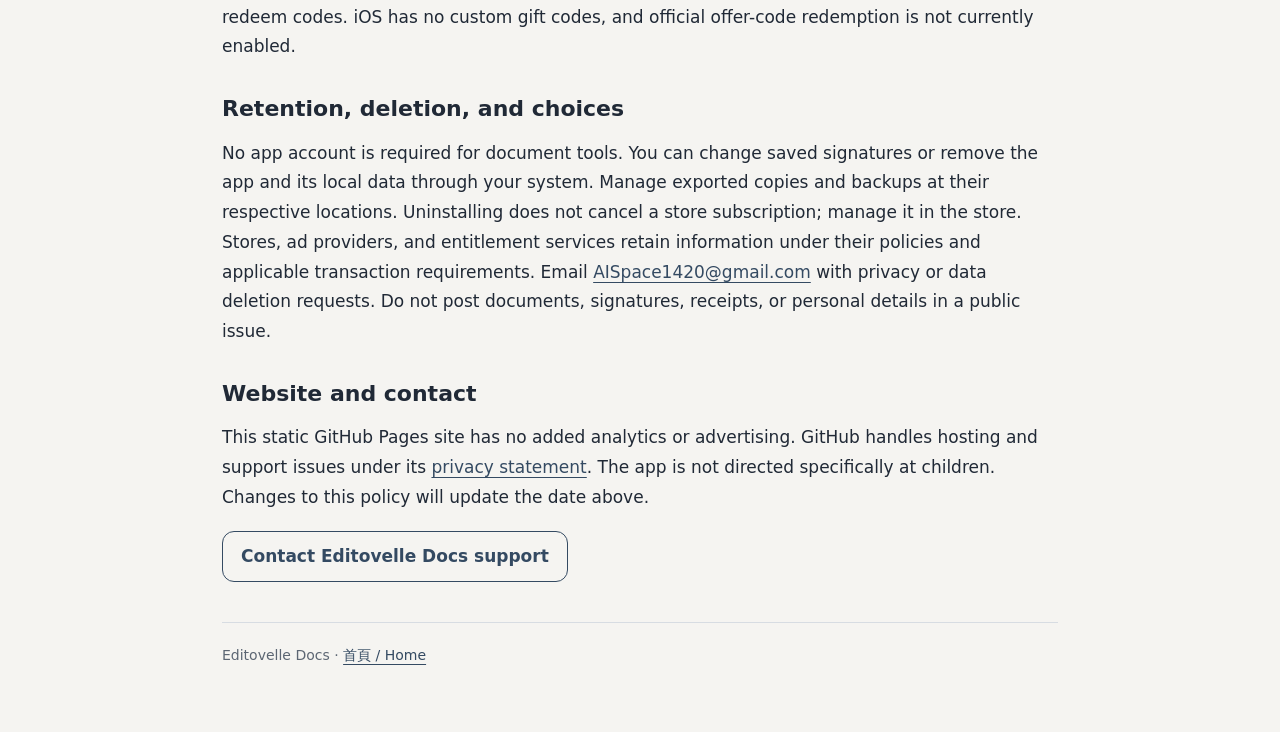
==== commit 5a7ca1c0: "Clarify paused iOS offer-code availability" ====
--- a/privacy.html
+++ b/privacy.html
@@ -9,7 +9,7 @@
 <h2>廣告</h2><p>App 使用 Google AdMob 插頁廣告。廣告 SDK 可能處理 IP 位址（可推估大致地區）、廣告或裝置識別碼、廣告互動與診斷資料，用於提供廣告、分析及防詐。請求採用非個人化廣告；非個人化並不代表完全不處理資料。可用的同意與隱私選項依地區、系統與廣告服務而異。</p>
 <p>請參閱 <a href="https://policies.google.com/privacy">Google 隱私權政策</a>。傳送中的廣告 SDK 資料使用 TLS。您也可使用系統提供的廣告識別碼控制項。</p>
 <h2>去廣告訂閱與試用</h2><p>訂閱僅在相應版本及地區啟用後提供。目前 Android 訂閱直接使用 Google Play；付款由 Google 處理，App 不取得信用卡號。驗證服務啟用後，App 會傳送 Google 購買 token、隨機安裝識別碼及必要連線資料至我們的 HTTPS 權益服務，由服務向 Google 核對並確認交易。此流程不使用 RevenueCat，也不傳送文件、簽名照片、姓名或電子郵件。</p><p>驗證服務不將原始購買 token 寫入應用資料庫或一般應用日誌；Google 處理必要交易紀錄，主機供應者可能保留 IP 位址、時間與請求狀態等連線紀錄。簽章權益回條保存在 App 私人儲存空間，支援有效期間內的離線去廣告；離線時退款或狀態變更需重新連線驗證或待回條到期才會反映。您可在 Google Play 管理或取消訂閱。iOS 訂閱目前尚未啟用。</p>
-<p>Android 自訂禮包碼服務只在已設定且您主動兌換時使用；會傳送代碼、隨機安裝識別碼及必要連線資料，用於核發並防止重複使用限時或永久去廣告權益。未設定時不進行兌換。iOS 使用商店官方優惠碼流程。</p>
+<p>Android 自訂禮包碼服務只在已設定且您主動兌換時使用；會傳送代碼、隨機安裝識別碼及必要連線資料，用於核發並防止重複使用限時或永久去廣告權益。未設定時不進行兌換。iOS 不提供自訂禮包碼，目前亦未啟用官方優惠碼兌換。</p>
 <h2>保留、刪除與選擇</h2><p>App 不需要建立文件工具帳戶。您可在 App 中修改常用簽名，或由系統移除 App 及本機資料。外部另存的副本和系統備份需在各自位置管理；移除 App 不會取消商店訂閱，請至商店管理。商店、廣告與權益服務按其政策保留資料及必要交易紀錄。隱私或資料刪除請求可寄至 <a href="mailto:AISpace1420@gmail.com">AISpace1420@gmail.com</a>；請勿在公開留言貼上文件、簽名、收據或私人資料。</p>
 <h2>支援網站與聯絡</h2><p>本網站是 GitHub Pages 靜態頁面，沒有自行加入分析追蹤或廣告。網站託管與支援留言由 GitHub 處理，適用 <a href="https://docs.github.com/en/site-policy/privacy-policies/github-general-privacy-statement">GitHub 隱私聲明</a>。本 App 並非專為兒童設計。政策變更會在本頁更新日期。</p><p><a class="button" href="support.html">聯絡 Editovelle Docs 支援</a></p>
 <hr>
@@ -17,7 +17,7 @@
 <h2>Documents and signatures</h2><p>Document viewing, processing, and export happen on your device. Signature photos, background removal, and handwriting are also processed locally. We do not upload this content to our servers or the document engine's servers for conversion, previews, editing, or verification. Saved signatures, drafts, and language settings use the app's private storage. Exported copies go to the location you choose.</p><p>If you choose a share destination or external storage provider, the system gives that service the selected copy at your request. Operating-system backups, cloud file providers, and sharing services operate under their own settings and policies.</p>
 <h2>Camera and photos</h2><p>The camera captures signature photos; the photo picker imports images you select. You can refuse or revoke permission in system settings. Handwritten signatures and other tools that do not need that permission remain available.</p>
 <h2>Advertising</h2><p>Google AdMob provides interstitial ads. Its SDK may process IP addresses (which can indicate a general region), advertising or device identifiers, ad interactions, and diagnostics for ads, analytics, and fraud prevention. We request non-personalized ads; this does not mean no data is processed. Consent and privacy controls depend on your region, system, and the ad service. Ad SDK data uses TLS in transit. See <a href="https://policies.google.com/privacy">Google's privacy policy</a> and your system's advertising identifier controls.</p>
-<h2>Ad-free subscriptions and trials</h2><p>Subscriptions are offered only when enabled for the relevant version and region. Android subscriptions use Google Play directly. Google processes payment; the app does not receive card numbers. When verification is configured, the app sends a Google purchase token, a random installation identifier, and necessary connection data to our HTTPS entitlement service, which verifies and acknowledges the transaction with Google. This flow does not use RevenueCat or send documents, signature photos, names, or email addresses.</p><p>The service does not write raw purchase tokens to an application database or ordinary application logs. Google handles necessary transaction records, and the hosting provider may retain connection records such as IP addresses, times, and request status. Signed access receipts stay in the app's private storage for offline ad-free access during their validity. Offline refunds or status changes take effect after online verification or receipt expiry. Manage or cancel subscriptions in Google Play. iOS subscriptions are not currently enabled.</p><p>The optional Android gift-code service sends the code, a random installation identifier, and necessary connection data only when configured and you request redemption, to issue timed or permanent ad-free access and prevent duplicate redemptions. An unconfigured service does not redeem codes. iOS uses the store's official offer-code flow.</p>
+<h2>Ad-free subscriptions and trials</h2><p>Subscriptions are offered only when enabled for the relevant version and region. Android subscriptions use Google Play directly. Google processes payment; the app does not receive card numbers. When verification is configured, the app sends a Google purchase token, a random installation identifier, and necessary connection data to our HTTPS entitlement service, which verifies and acknowledges the transaction with Google. This flow does not use RevenueCat or send documents, signature photos, names, or email addresses.</p><p>The service does not write raw purchase tokens to an application database or ordinary application logs. Google handles necessary transaction records, and the hosting provider may retain connection records such as IP addresses, times, and request status. Signed access receipts stay in the app's private storage for offline ad-free access during their validity. Offline refunds or status changes take effect after online verification or receipt expiry. Manage or cancel subscriptions in Google Play. iOS subscriptions are not currently enabled.</p><p>The optional Android gift-code service sends the code, a random installation identifier, and necessary connection data only when configured and you request redemption, to issue timed or permanent ad-free access and prevent duplicate redemptions. An unconfigured service does not redeem codes. iOS has no custom gift codes, and official offer-code redemption is not currently enabled.</p>
 <h2>Retention, deletion, and choices</h2><p>No app account is required for document tools. You can change saved signatures or remove the app and its local data through your system. Manage exported copies and backups at their respective locations. Uninstalling does not cancel a store subscription; manage it in the store. Stores, ad providers, and entitlement services retain information under their policies and applicable transaction requirements. Email <a href="mailto:AISpace1420@gmail.com">AISpace1420@gmail.com</a> with privacy or data deletion requests. Do not post documents, signatures, receipts, or personal details in a public issue.</p>
 <h2>Website and contact</h2><p>This static GitHub Pages site has no added analytics or advertising. GitHub handles hosting and support issues under its <a href="https://docs.github.com/en/site-policy/privacy-policies/github-general-privacy-statement">privacy statement</a>. The app is not directed specifically at children. Changes to this policy will update the date above.</p><p><a class="button" href="support.html#english">Contact Editovelle Docs support</a></p></section>
 <footer>Editovelle Docs · <a href="index.html">首頁 / Home</a></footer></main></body></html>
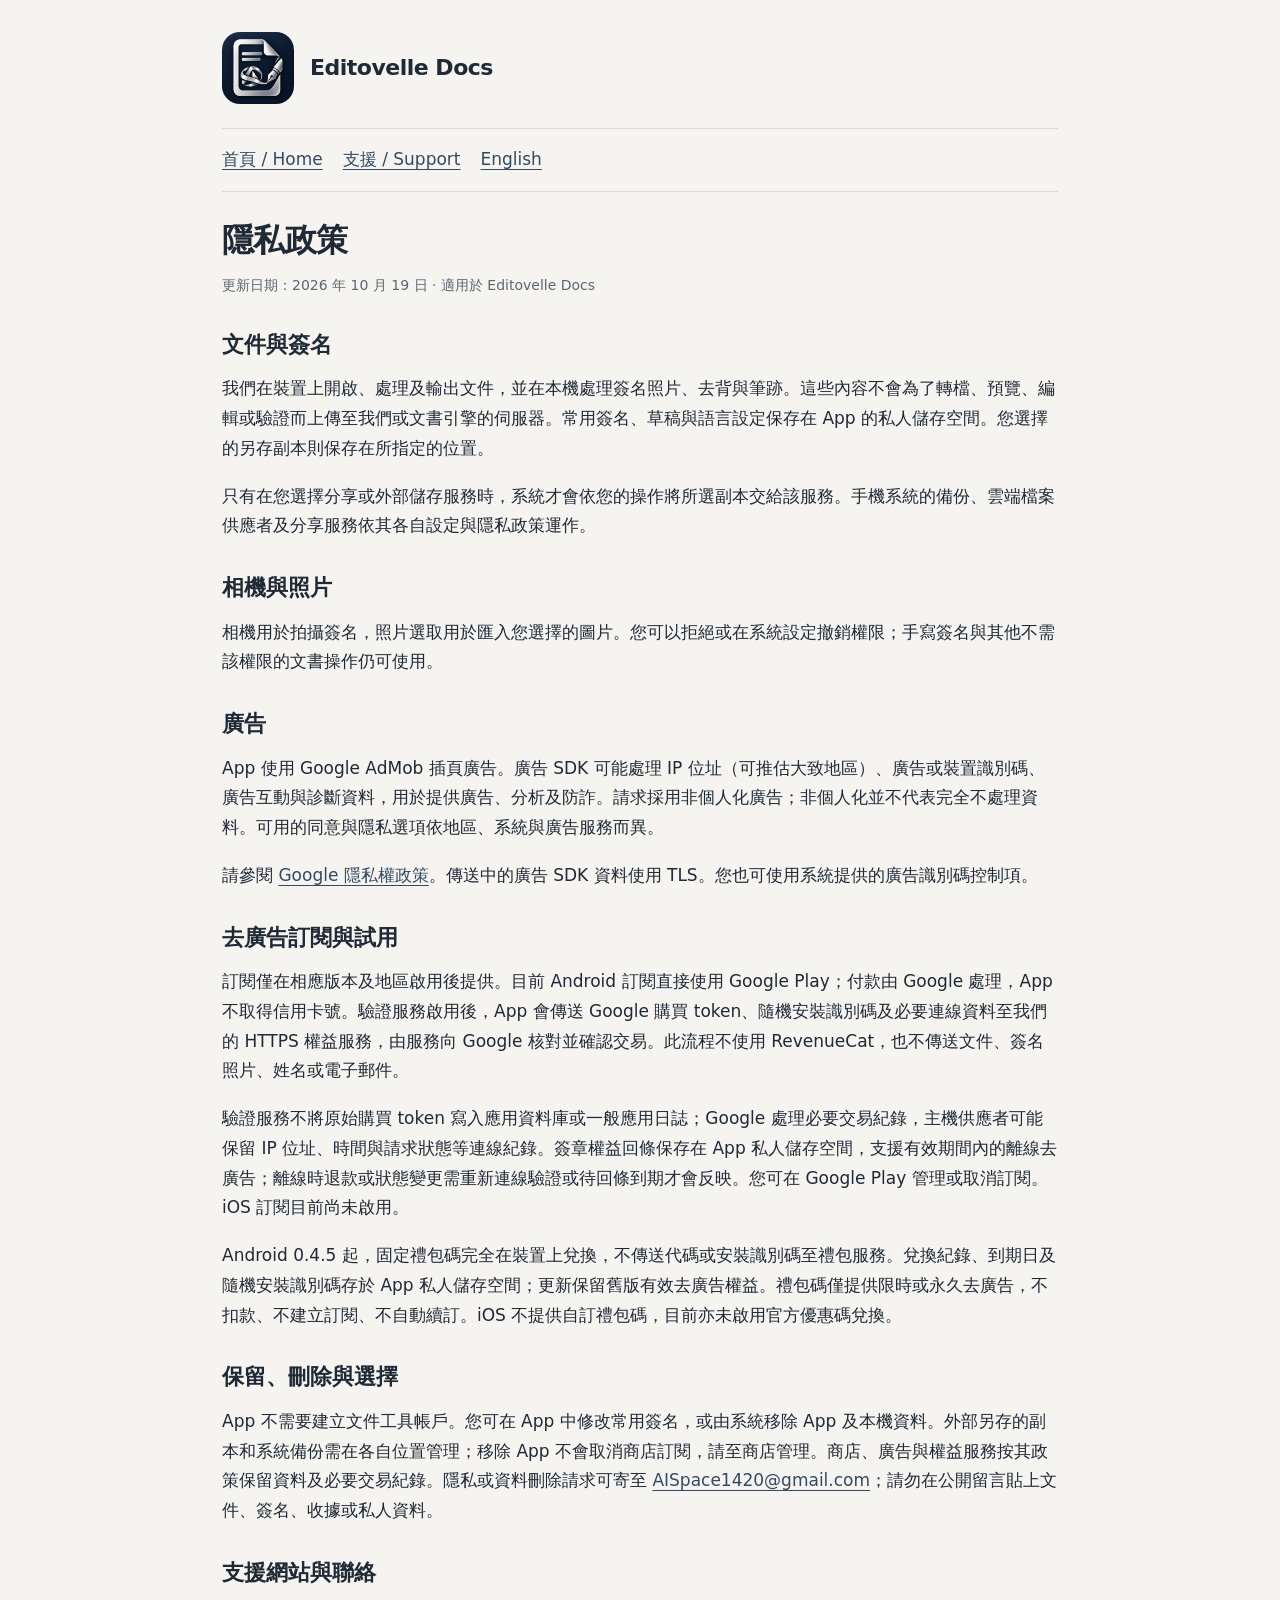
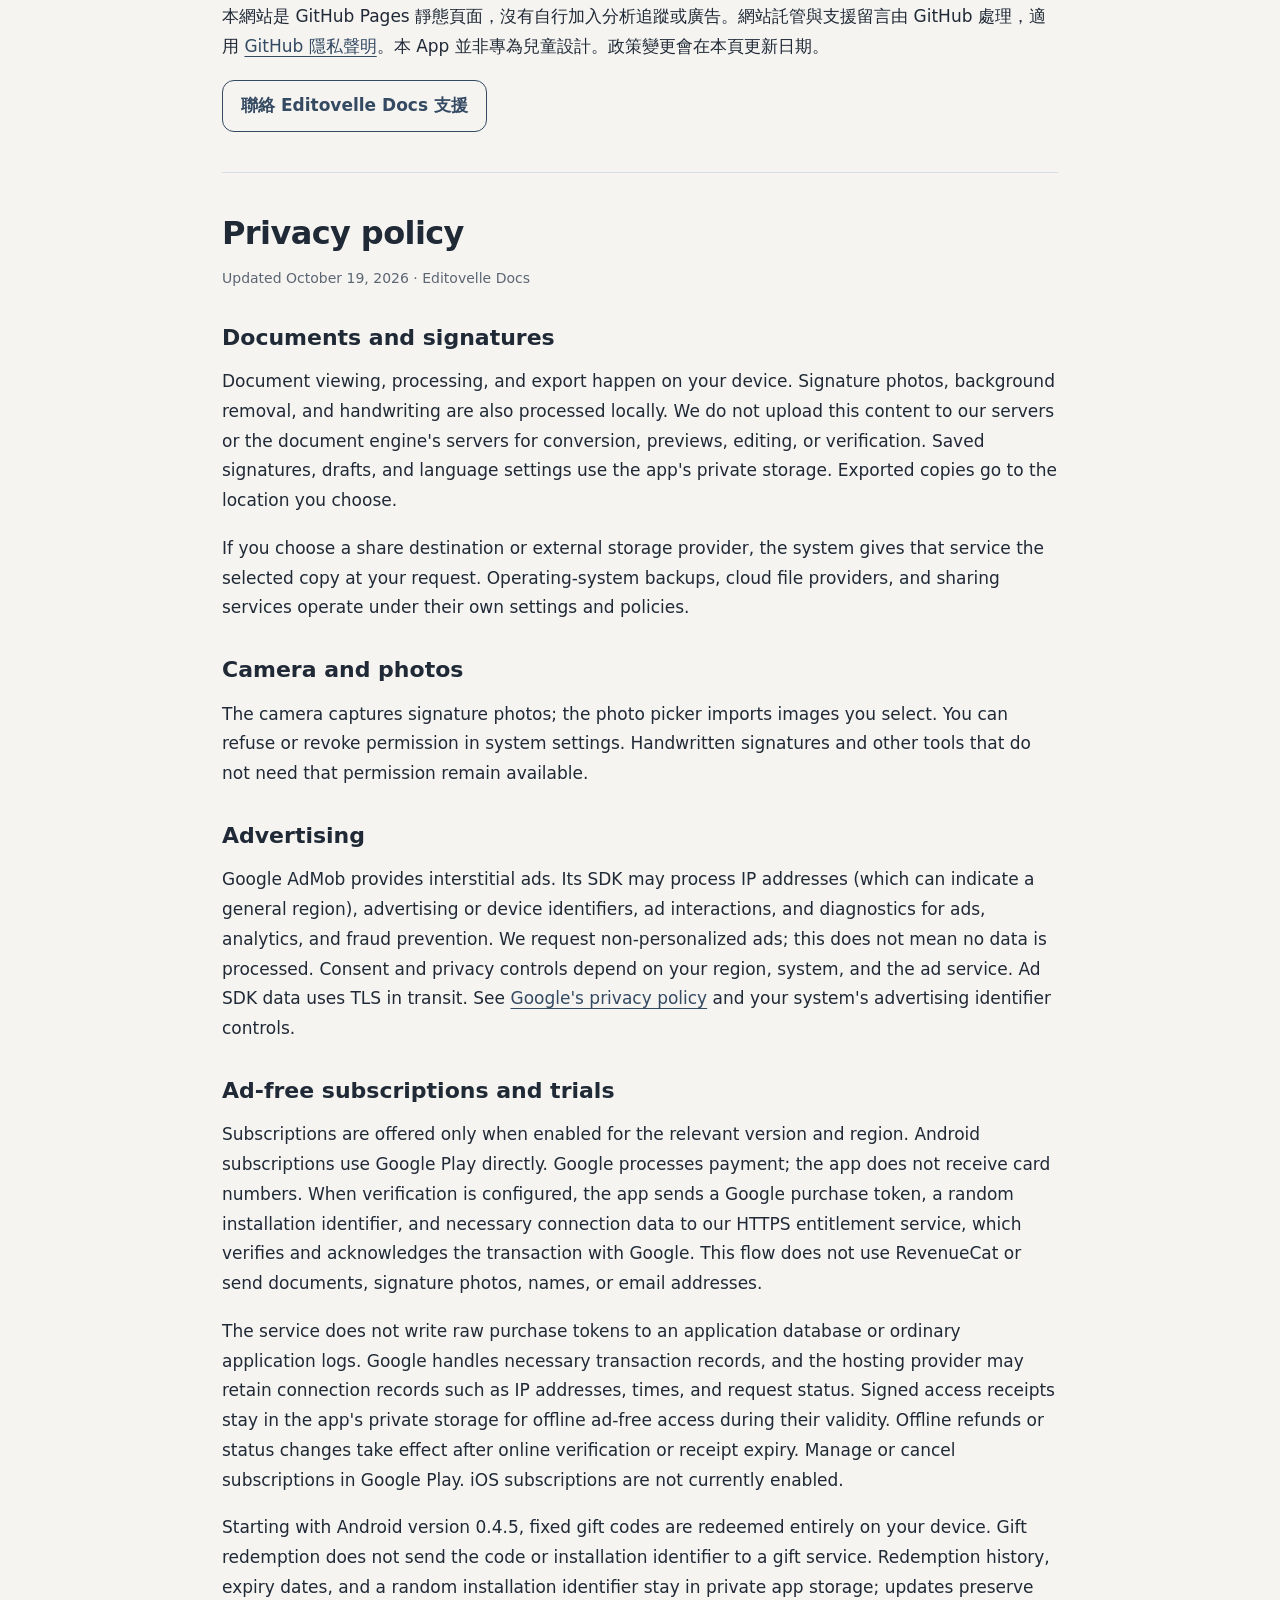
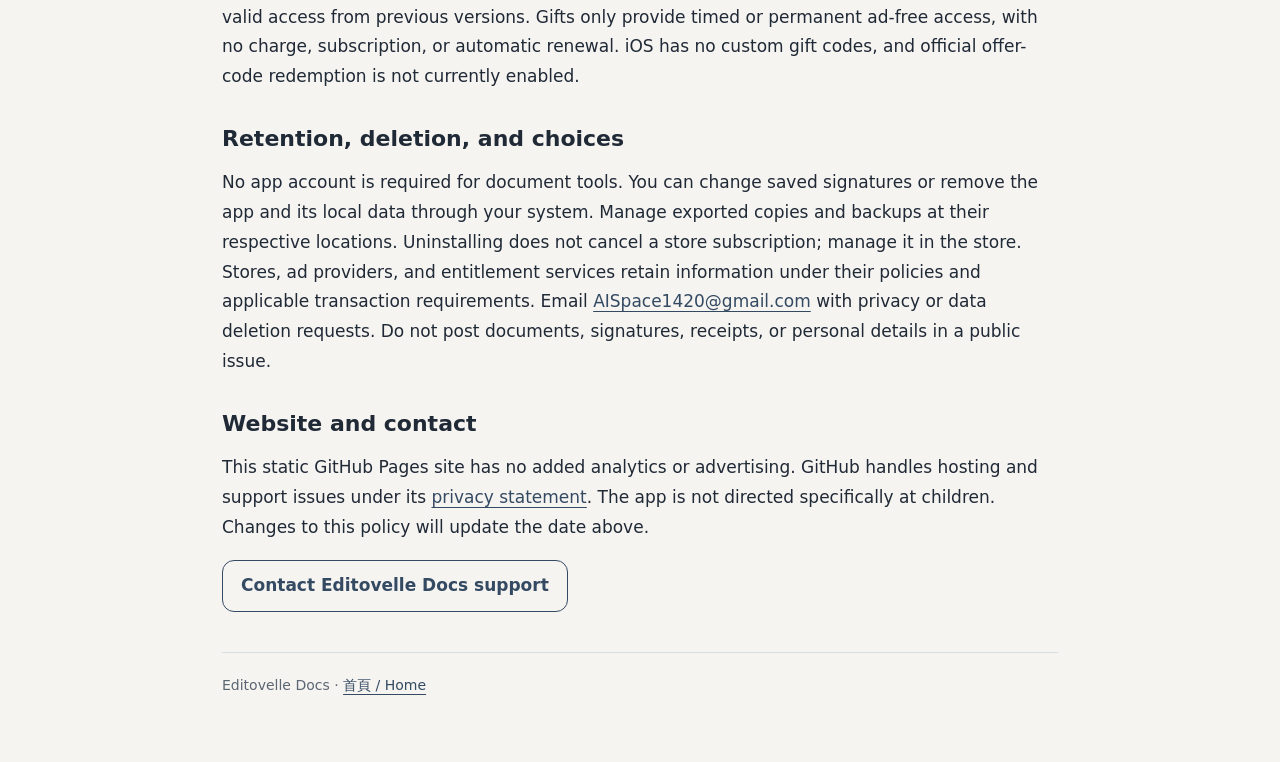
==== commit 1bf172e8: "Document offline Android gift redemption from 0.4.5" ====
--- a/privacy.html
+++ b/privacy.html
@@ -9,7 +9,7 @@
 <h2>廣告</h2><p>App 使用 Google AdMob 插頁廣告。廣告 SDK 可能處理 IP 位址（可推估大致地區）、廣告或裝置識別碼、廣告互動與診斷資料，用於提供廣告、分析及防詐。請求採用非個人化廣告；非個人化並不代表完全不處理資料。可用的同意與隱私選項依地區、系統與廣告服務而異。</p>
 <p>請參閱 <a href="https://policies.google.com/privacy">Google 隱私權政策</a>。傳送中的廣告 SDK 資料使用 TLS。您也可使用系統提供的廣告識別碼控制項。</p>
 <h2>去廣告訂閱與試用</h2><p>訂閱僅在相應版本及地區啟用後提供。目前 Android 訂閱直接使用 Google Play；付款由 Google 處理，App 不取得信用卡號。驗證服務啟用後，App 會傳送 Google 購買 token、隨機安裝識別碼及必要連線資料至我們的 HTTPS 權益服務，由服務向 Google 核對並確認交易。此流程不使用 RevenueCat，也不傳送文件、簽名照片、姓名或電子郵件。</p><p>驗證服務不將原始購買 token 寫入應用資料庫或一般應用日誌；Google 處理必要交易紀錄，主機供應者可能保留 IP 位址、時間與請求狀態等連線紀錄。簽章權益回條保存在 App 私人儲存空間，支援有效期間內的離線去廣告；離線時退款或狀態變更需重新連線驗證或待回條到期才會反映。您可在 Google Play 管理或取消訂閱。iOS 訂閱目前尚未啟用。</p>
-<p>Android 自訂禮包碼服務只在已設定且您主動兌換時使用；會傳送代碼、隨機安裝識別碼及必要連線資料，用於核發並防止重複使用限時或永久去廣告權益。未設定時不進行兌換。iOS 不提供自訂禮包碼，目前亦未啟用官方優惠碼兌換。</p>
+<p>Android 0.4.5 起，固定禮包碼完全在裝置上兌換，不傳送代碼或安裝識別碼至禮包服務。兌換紀錄、到期日及隨機安裝識別碼存於 App 私人儲存空間；更新保留舊版有效去廣告權益。禮包碼僅提供限時或永久去廣告，不扣款、不建立訂閱、不自動續訂。iOS 不提供自訂禮包碼，目前亦未啟用官方優惠碼兌換。</p>
 <h2>保留、刪除與選擇</h2><p>App 不需要建立文件工具帳戶。您可在 App 中修改常用簽名，或由系統移除 App 及本機資料。外部另存的副本和系統備份需在各自位置管理；移除 App 不會取消商店訂閱，請至商店管理。商店、廣告與權益服務按其政策保留資料及必要交易紀錄。隱私或資料刪除請求可寄至 <a href="mailto:AISpace1420@gmail.com">AISpace1420@gmail.com</a>；請勿在公開留言貼上文件、簽名、收據或私人資料。</p>
 <h2>支援網站與聯絡</h2><p>本網站是 GitHub Pages 靜態頁面，沒有自行加入分析追蹤或廣告。網站託管與支援留言由 GitHub 處理，適用 <a href="https://docs.github.com/en/site-policy/privacy-policies/github-general-privacy-statement">GitHub 隱私聲明</a>。本 App 並非專為兒童設計。政策變更會在本頁更新日期。</p><p><a class="button" href="support.html">聯絡 Editovelle Docs 支援</a></p>
 <hr>
@@ -17,7 +17,7 @@
 <h2>Documents and signatures</h2><p>Document viewing, processing, and export happen on your device. Signature photos, background removal, and handwriting are also processed locally. We do not upload this content to our servers or the document engine's servers for conversion, previews, editing, or verification. Saved signatures, drafts, and language settings use the app's private storage. Exported copies go to the location you choose.</p><p>If you choose a share destination or external storage provider, the system gives that service the selected copy at your request. Operating-system backups, cloud file providers, and sharing services operate under their own settings and policies.</p>
 <h2>Camera and photos</h2><p>The camera captures signature photos; the photo picker imports images you select. You can refuse or revoke permission in system settings. Handwritten signatures and other tools that do not need that permission remain available.</p>
 <h2>Advertising</h2><p>Google AdMob provides interstitial ads. Its SDK may process IP addresses (which can indicate a general region), advertising or device identifiers, ad interactions, and diagnostics for ads, analytics, and fraud prevention. We request non-personalized ads; this does not mean no data is processed. Consent and privacy controls depend on your region, system, and the ad service. Ad SDK data uses TLS in transit. See <a href="https://policies.google.com/privacy">Google's privacy policy</a> and your system's advertising identifier controls.</p>
-<h2>Ad-free subscriptions and trials</h2><p>Subscriptions are offered only when enabled for the relevant version and region. Android subscriptions use Google Play directly. Google processes payment; the app does not receive card numbers. When verification is configured, the app sends a Google purchase token, a random installation identifier, and necessary connection data to our HTTPS entitlement service, which verifies and acknowledges the transaction with Google. This flow does not use RevenueCat or send documents, signature photos, names, or email addresses.</p><p>The service does not write raw purchase tokens to an application database or ordinary application logs. Google handles necessary transaction records, and the hosting provider may retain connection records such as IP addresses, times, and request status. Signed access receipts stay in the app's private storage for offline ad-free access during their validity. Offline refunds or status changes take effect after online verification or receipt expiry. Manage or cancel subscriptions in Google Play. iOS subscriptions are not currently enabled.</p><p>The optional Android gift-code service sends the code, a random installation identifier, and necessary connection data only when configured and you request redemption, to issue timed or permanent ad-free access and prevent duplicate redemptions. An unconfigured service does not redeem codes. iOS has no custom gift codes, and official offer-code redemption is not currently enabled.</p>
+<h2>Ad-free subscriptions and trials</h2><p>Subscriptions are offered only when enabled for the relevant version and region. Android subscriptions use Google Play directly. Google processes payment; the app does not receive card numbers. When verification is configured, the app sends a Google purchase token, a random installation identifier, and necessary connection data to our HTTPS entitlement service, which verifies and acknowledges the transaction with Google. This flow does not use RevenueCat or send documents, signature photos, names, or email addresses.</p><p>The service does not write raw purchase tokens to an application database or ordinary application logs. Google handles necessary transaction records, and the hosting provider may retain connection records such as IP addresses, times, and request status. Signed access receipts stay in the app's private storage for offline ad-free access during their validity. Offline refunds or status changes take effect after online verification or receipt expiry. Manage or cancel subscriptions in Google Play. iOS subscriptions are not currently enabled.</p><p>Starting with Android version 0.4.5, fixed gift codes are redeemed entirely on your device. Gift redemption does not send the code or installation identifier to a gift service. Redemption history, expiry dates, and a random installation identifier stay in private app storage; updates preserve valid access from previous versions. Gifts only provide timed or permanent ad-free access, with no charge, subscription, or automatic renewal. iOS has no custom gift codes, and official offer-code redemption is not currently enabled.</p>
 <h2>Retention, deletion, and choices</h2><p>No app account is required for document tools. You can change saved signatures or remove the app and its local data through your system. Manage exported copies and backups at their respective locations. Uninstalling does not cancel a store subscription; manage it in the store. Stores, ad providers, and entitlement services retain information under their policies and applicable transaction requirements. Email <a href="mailto:AISpace1420@gmail.com">AISpace1420@gmail.com</a> with privacy or data deletion requests. Do not post documents, signatures, receipts, or personal details in a public issue.</p>
 <h2>Website and contact</h2><p>This static GitHub Pages site has no added analytics or advertising. GitHub handles hosting and support issues under its <a href="https://docs.github.com/en/site-policy/privacy-policies/github-general-privacy-statement">privacy statement</a>. The app is not directed specifically at children. Changes to this policy will update the date above.</p><p><a class="button" href="support.html#english">Contact Editovelle Docs support</a></p></section>
 <footer>Editovelle Docs · <a href="index.html">首頁 / Home</a></footer></main></body></html>
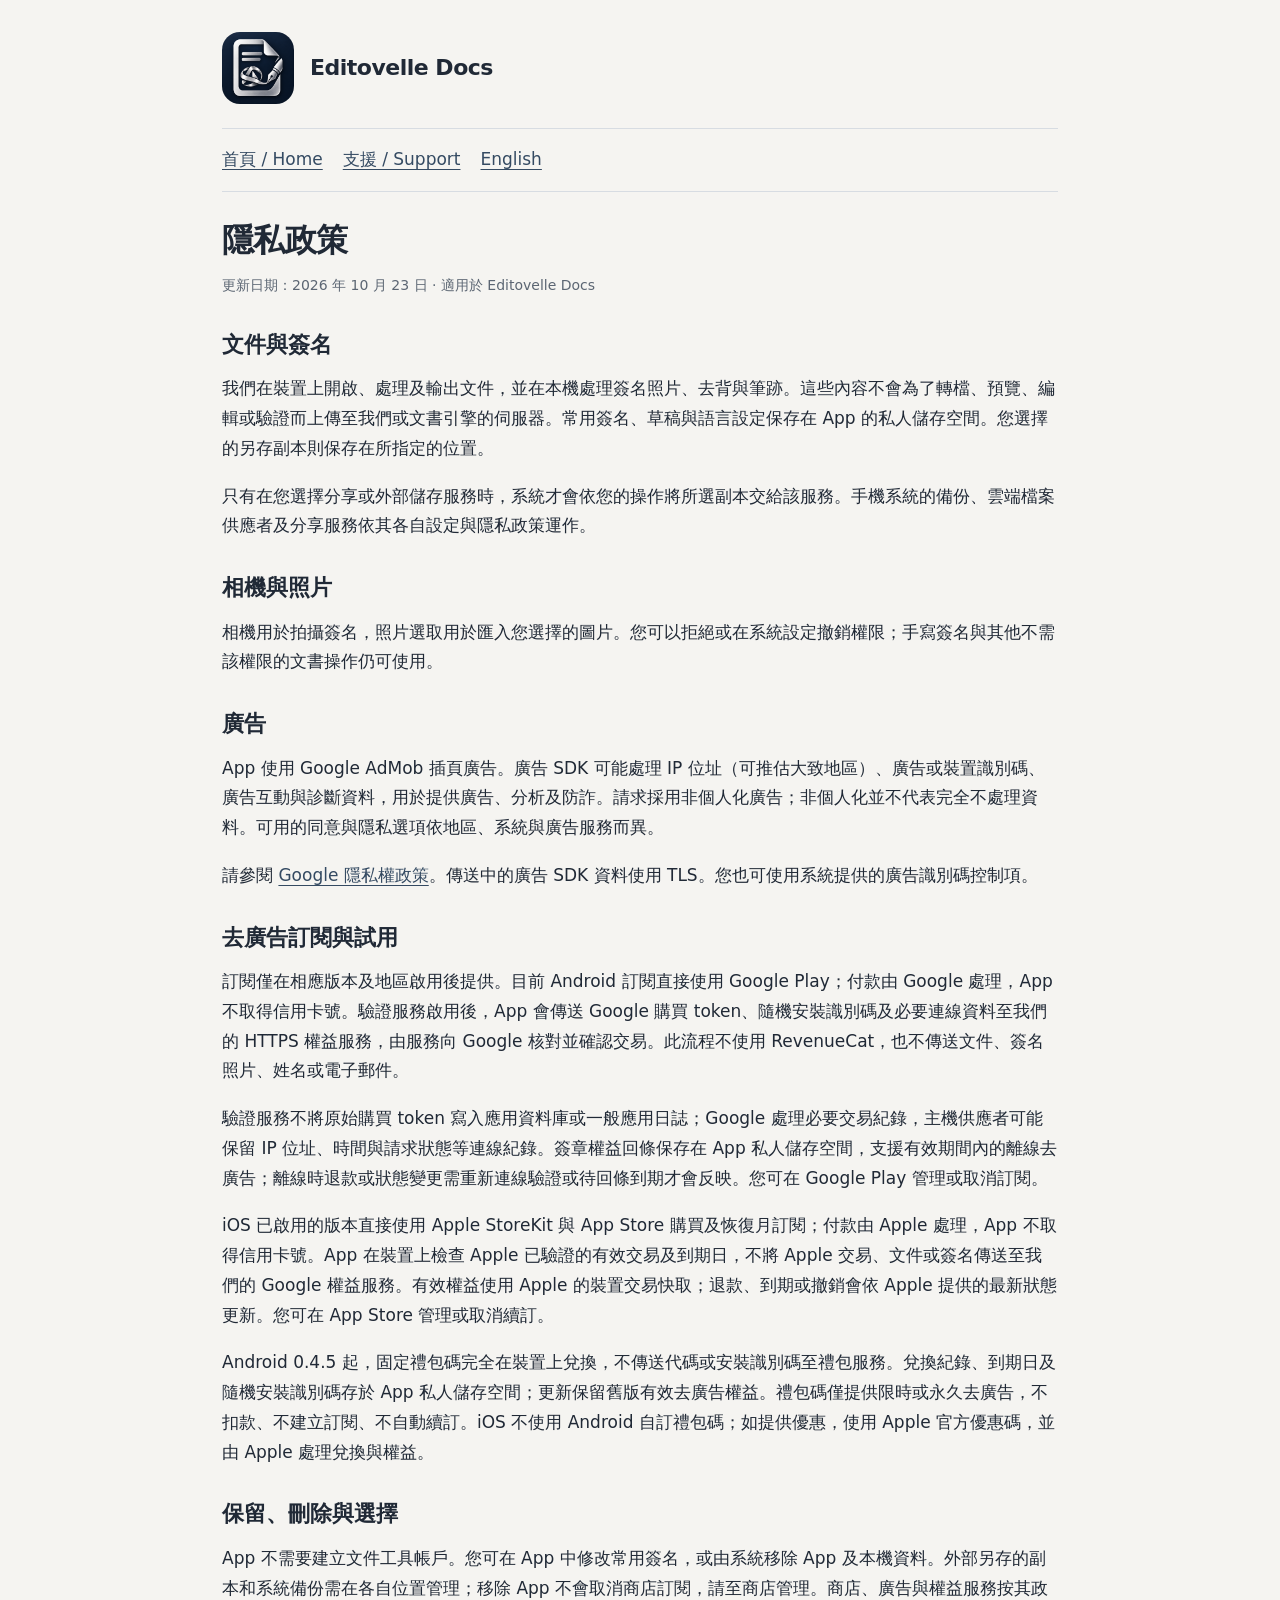
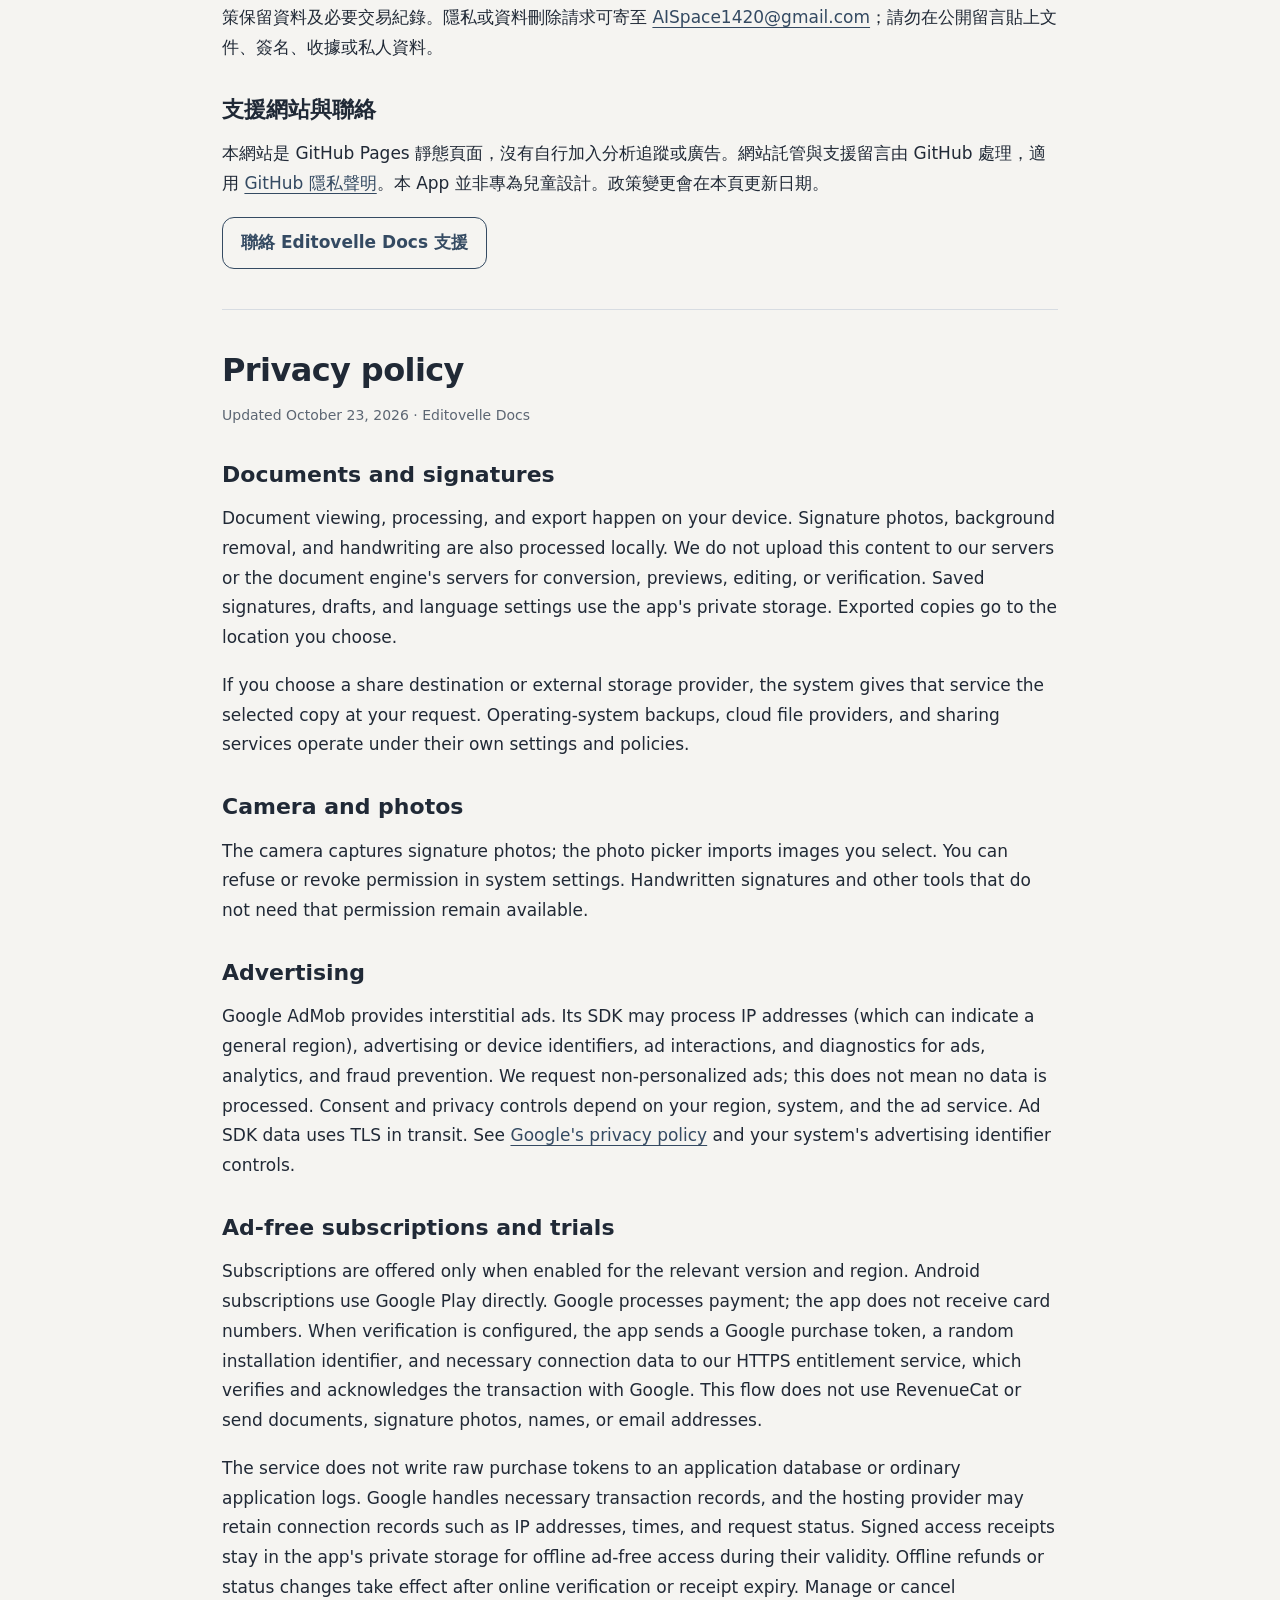
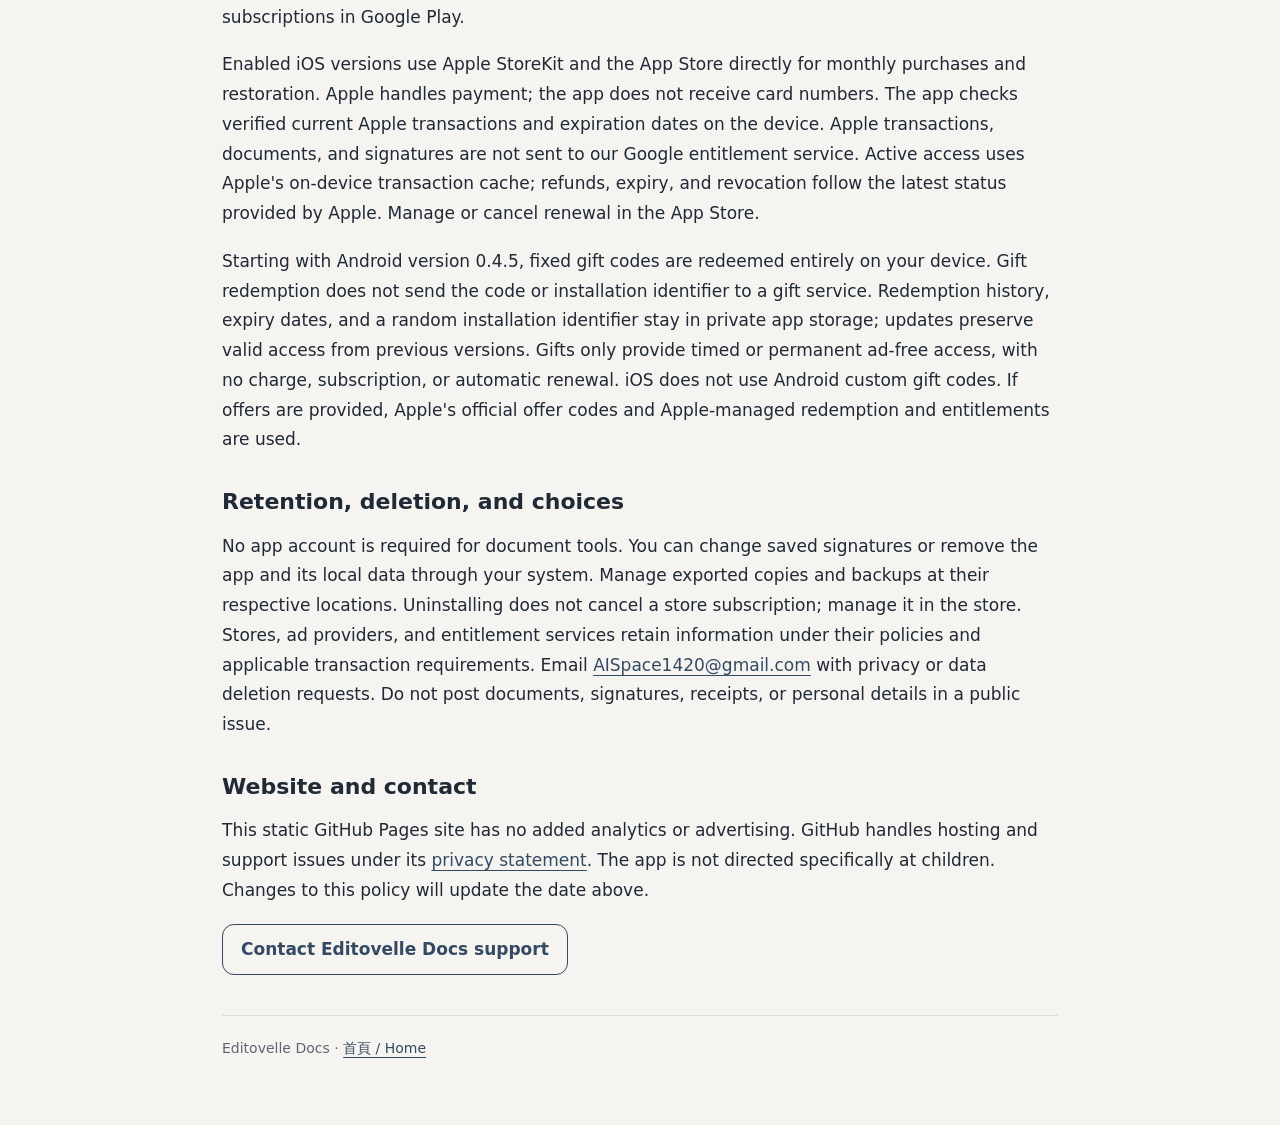
==== commit f702a89f: "Describe native iOS StoreKit subscriptions and Apple offer codes" ====
--- a/privacy.html
+++ b/privacy.html
@@ -2,22 +2,22 @@
 <html lang="zh-Hant"><head><meta charset="utf-8"><meta name="viewport" content="width=device-width, initial-scale=1"><title>隱私政策 / Privacy · Editovelle Docs</title><link rel="stylesheet" href="style.css"><link rel="icon" href="icon.png"></head><body><main>
 <header><img src="icon.png" alt=""><div>Editovelle Docs</div></header>
 <nav aria-label="主要連結"><a href="index.html">首頁 / Home</a><a href="support.html">支援 / Support</a><a href="#english">English</a></nav>
-<h1>隱私政策</h1><p class="muted">更新日期：2026 年 10 月 19 日 · 適用於 Editovelle Docs</p>
+<h1>隱私政策</h1><p class="muted">更新日期：2026 年 10 月 23 日 · 適用於 Editovelle Docs</p>
 <h2>文件與簽名</h2><p>我們在裝置上開啟、處理及輸出文件，並在本機處理簽名照片、去背與筆跡。這些內容不會為了轉檔、預覽、編輯或驗證而上傳至我們或文書引擎的伺服器。常用簽名、草稿與語言設定保存在 App 的私人儲存空間。您選擇的另存副本則保存在所指定的位置。</p>
 <p>只有在您選擇分享或外部儲存服務時，系統才會依您的操作將所選副本交給該服務。手機系統的備份、雲端檔案供應者及分享服務依其各自設定與隱私政策運作。</p>
 <h2>相機與照片</h2><p>相機用於拍攝簽名，照片選取用於匯入您選擇的圖片。您可以拒絕或在系統設定撤銷權限；手寫簽名與其他不需該權限的文書操作仍可使用。</p>
 <h2>廣告</h2><p>App 使用 Google AdMob 插頁廣告。廣告 SDK 可能處理 IP 位址（可推估大致地區）、廣告或裝置識別碼、廣告互動與診斷資料，用於提供廣告、分析及防詐。請求採用非個人化廣告；非個人化並不代表完全不處理資料。可用的同意與隱私選項依地區、系統與廣告服務而異。</p>
 <p>請參閱 <a href="https://policies.google.com/privacy">Google 隱私權政策</a>。傳送中的廣告 SDK 資料使用 TLS。您也可使用系統提供的廣告識別碼控制項。</p>
-<h2>去廣告訂閱與試用</h2><p>訂閱僅在相應版本及地區啟用後提供。目前 Android 訂閱直接使用 Google Play；付款由 Google 處理，App 不取得信用卡號。驗證服務啟用後，App 會傳送 Google 購買 token、隨機安裝識別碼及必要連線資料至我們的 HTTPS 權益服務，由服務向 Google 核對並確認交易。此流程不使用 RevenueCat，也不傳送文件、簽名照片、姓名或電子郵件。</p><p>驗證服務不將原始購買 token 寫入應用資料庫或一般應用日誌；Google 處理必要交易紀錄，主機供應者可能保留 IP 位址、時間與請求狀態等連線紀錄。簽章權益回條保存在 App 私人儲存空間，支援有效期間內的離線去廣告；離線時退款或狀態變更需重新連線驗證或待回條到期才會反映。您可在 Google Play 管理或取消訂閱。iOS 訂閱目前尚未啟用。</p>
-<p>Android 0.4.5 起，固定禮包碼完全在裝置上兌換，不傳送代碼或安裝識別碼至禮包服務。兌換紀錄、到期日及隨機安裝識別碼存於 App 私人儲存空間；更新保留舊版有效去廣告權益。禮包碼僅提供限時或永久去廣告，不扣款、不建立訂閱、不自動續訂。iOS 不提供自訂禮包碼，目前亦未啟用官方優惠碼兌換。</p>
+<h2>去廣告訂閱與試用</h2><p>訂閱僅在相應版本及地區啟用後提供。目前 Android 訂閱直接使用 Google Play；付款由 Google 處理，App 不取得信用卡號。驗證服務啟用後，App 會傳送 Google 購買 token、隨機安裝識別碼及必要連線資料至我們的 HTTPS 權益服務，由服務向 Google 核對並確認交易。此流程不使用 RevenueCat，也不傳送文件、簽名照片、姓名或電子郵件。</p><p>驗證服務不將原始購買 token 寫入應用資料庫或一般應用日誌；Google 處理必要交易紀錄，主機供應者可能保留 IP 位址、時間與請求狀態等連線紀錄。簽章權益回條保存在 App 私人儲存空間，支援有效期間內的離線去廣告；離線時退款或狀態變更需重新連線驗證或待回條到期才會反映。您可在 Google Play 管理或取消訂閱。</p><p>iOS 已啟用的版本直接使用 Apple StoreKit 與 App Store 購買及恢復月訂閱；付款由 Apple 處理，App 不取得信用卡號。App 在裝置上檢查 Apple 已驗證的有效交易及到期日，不將 Apple 交易、文件或簽名傳送至我們的 Google 權益服務。有效權益使用 Apple 的裝置交易快取；退款、到期或撤銷會依 Apple 提供的最新狀態更新。您可在 App Store 管理或取消續訂。</p>
+<p>Android 0.4.5 起，固定禮包碼完全在裝置上兌換，不傳送代碼或安裝識別碼至禮包服務。兌換紀錄、到期日及隨機安裝識別碼存於 App 私人儲存空間；更新保留舊版有效去廣告權益。禮包碼僅提供限時或永久去廣告，不扣款、不建立訂閱、不自動續訂。iOS 不使用 Android 自訂禮包碼；如提供優惠，使用 Apple 官方優惠碼，並由 Apple 處理兌換與權益。</p>
 <h2>保留、刪除與選擇</h2><p>App 不需要建立文件工具帳戶。您可在 App 中修改常用簽名，或由系統移除 App 及本機資料。外部另存的副本和系統備份需在各自位置管理；移除 App 不會取消商店訂閱，請至商店管理。商店、廣告與權益服務按其政策保留資料及必要交易紀錄。隱私或資料刪除請求可寄至 <a href="mailto:AISpace1420@gmail.com">AISpace1420@gmail.com</a>；請勿在公開留言貼上文件、簽名、收據或私人資料。</p>
 <h2>支援網站與聯絡</h2><p>本網站是 GitHub Pages 靜態頁面，沒有自行加入分析追蹤或廣告。網站託管與支援留言由 GitHub 處理，適用 <a href="https://docs.github.com/en/site-policy/privacy-policies/github-general-privacy-statement">GitHub 隱私聲明</a>。本 App 並非專為兒童設計。政策變更會在本頁更新日期。</p><p><a class="button" href="support.html">聯絡 Editovelle Docs 支援</a></p>
 <hr>
-<section lang="en" id="english"><h1>Privacy policy</h1><p class="muted">Updated October 19, 2026 · Editovelle Docs</p>
+<section lang="en" id="english"><h1>Privacy policy</h1><p class="muted">Updated October 23, 2026 · Editovelle Docs</p>
 <h2>Documents and signatures</h2><p>Document viewing, processing, and export happen on your device. Signature photos, background removal, and handwriting are also processed locally. We do not upload this content to our servers or the document engine's servers for conversion, previews, editing, or verification. Saved signatures, drafts, and language settings use the app's private storage. Exported copies go to the location you choose.</p><p>If you choose a share destination or external storage provider, the system gives that service the selected copy at your request. Operating-system backups, cloud file providers, and sharing services operate under their own settings and policies.</p>
 <h2>Camera and photos</h2><p>The camera captures signature photos; the photo picker imports images you select. You can refuse or revoke permission in system settings. Handwritten signatures and other tools that do not need that permission remain available.</p>
 <h2>Advertising</h2><p>Google AdMob provides interstitial ads. Its SDK may process IP addresses (which can indicate a general region), advertising or device identifiers, ad interactions, and diagnostics for ads, analytics, and fraud prevention. We request non-personalized ads; this does not mean no data is processed. Consent and privacy controls depend on your region, system, and the ad service. Ad SDK data uses TLS in transit. See <a href="https://policies.google.com/privacy">Google's privacy policy</a> and your system's advertising identifier controls.</p>
-<h2>Ad-free subscriptions and trials</h2><p>Subscriptions are offered only when enabled for the relevant version and region. Android subscriptions use Google Play directly. Google processes payment; the app does not receive card numbers. When verification is configured, the app sends a Google purchase token, a random installation identifier, and necessary connection data to our HTTPS entitlement service, which verifies and acknowledges the transaction with Google. This flow does not use RevenueCat or send documents, signature photos, names, or email addresses.</p><p>The service does not write raw purchase tokens to an application database or ordinary application logs. Google handles necessary transaction records, and the hosting provider may retain connection records such as IP addresses, times, and request status. Signed access receipts stay in the app's private storage for offline ad-free access during their validity. Offline refunds or status changes take effect after online verification or receipt expiry. Manage or cancel subscriptions in Google Play. iOS subscriptions are not currently enabled.</p><p>Starting with Android version 0.4.5, fixed gift codes are redeemed entirely on your device. Gift redemption does not send the code or installation identifier to a gift service. Redemption history, expiry dates, and a random installation identifier stay in private app storage; updates preserve valid access from previous versions. Gifts only provide timed or permanent ad-free access, with no charge, subscription, or automatic renewal. iOS has no custom gift codes, and official offer-code redemption is not currently enabled.</p>
+<h2>Ad-free subscriptions and trials</h2><p>Subscriptions are offered only when enabled for the relevant version and region. Android subscriptions use Google Play directly. Google processes payment; the app does not receive card numbers. When verification is configured, the app sends a Google purchase token, a random installation identifier, and necessary connection data to our HTTPS entitlement service, which verifies and acknowledges the transaction with Google. This flow does not use RevenueCat or send documents, signature photos, names, or email addresses.</p><p>The service does not write raw purchase tokens to an application database or ordinary application logs. Google handles necessary transaction records, and the hosting provider may retain connection records such as IP addresses, times, and request status. Signed access receipts stay in the app's private storage for offline ad-free access during their validity. Offline refunds or status changes take effect after online verification or receipt expiry. Manage or cancel subscriptions in Google Play.</p><p>Enabled iOS versions use Apple StoreKit and the App Store directly for monthly purchases and restoration. Apple handles payment; the app does not receive card numbers. The app checks verified current Apple transactions and expiration dates on the device. Apple transactions, documents, and signatures are not sent to our Google entitlement service. Active access uses Apple's on-device transaction cache; refunds, expiry, and revocation follow the latest status provided by Apple. Manage or cancel renewal in the App Store.</p><p>Starting with Android version 0.4.5, fixed gift codes are redeemed entirely on your device. Gift redemption does not send the code or installation identifier to a gift service. Redemption history, expiry dates, and a random installation identifier stay in private app storage; updates preserve valid access from previous versions. Gifts only provide timed or permanent ad-free access, with no charge, subscription, or automatic renewal. iOS does not use Android custom gift codes. If offers are provided, Apple's official offer codes and Apple-managed redemption and entitlements are used.</p>
 <h2>Retention, deletion, and choices</h2><p>No app account is required for document tools. You can change saved signatures or remove the app and its local data through your system. Manage exported copies and backups at their respective locations. Uninstalling does not cancel a store subscription; manage it in the store. Stores, ad providers, and entitlement services retain information under their policies and applicable transaction requirements. Email <a href="mailto:AISpace1420@gmail.com">AISpace1420@gmail.com</a> with privacy or data deletion requests. Do not post documents, signatures, receipts, or personal details in a public issue.</p>
 <h2>Website and contact</h2><p>This static GitHub Pages site has no added analytics or advertising. GitHub handles hosting and support issues under its <a href="https://docs.github.com/en/site-policy/privacy-policies/github-general-privacy-statement">privacy statement</a>. The app is not directed specifically at children. Changes to this policy will update the date above.</p><p><a class="button" href="support.html#english">Contact Editovelle Docs support</a></p></section>
 <footer>Editovelle Docs · <a href="index.html">首頁 / Home</a></footer></main></body></html>
